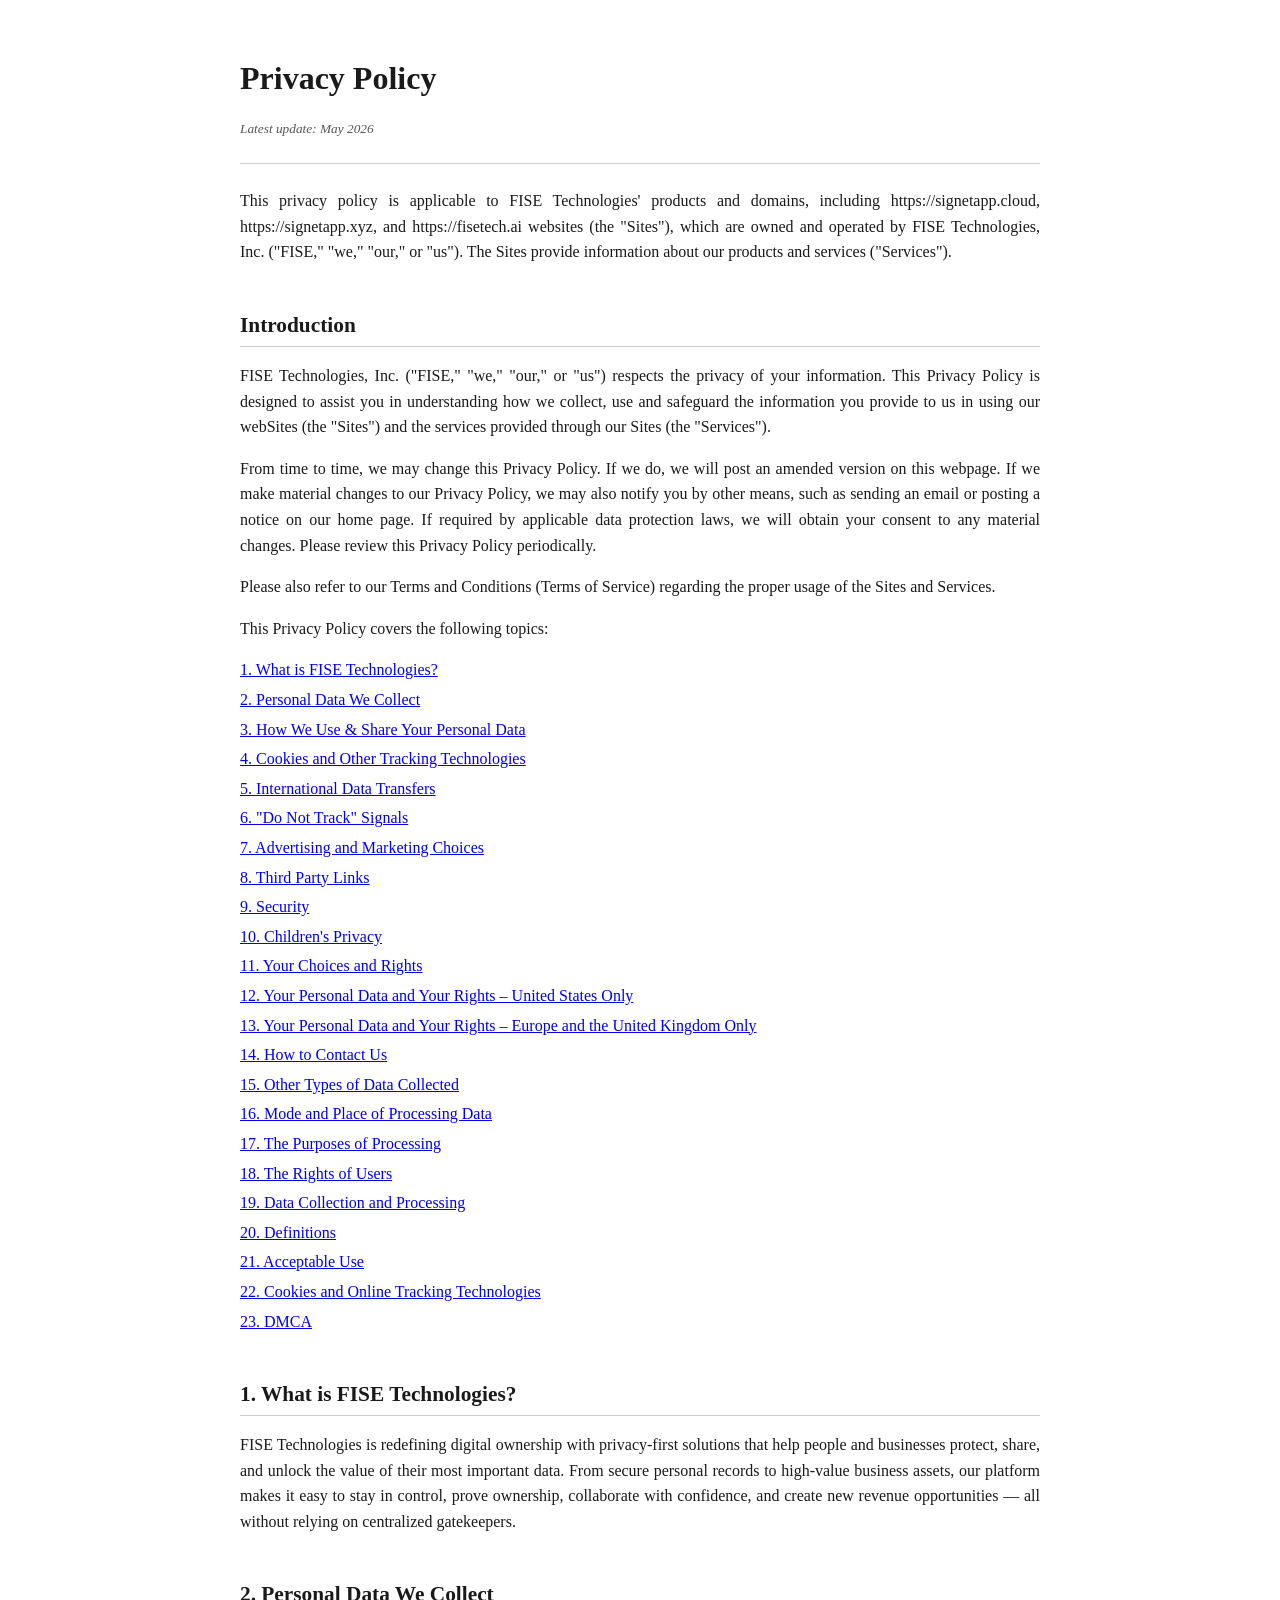
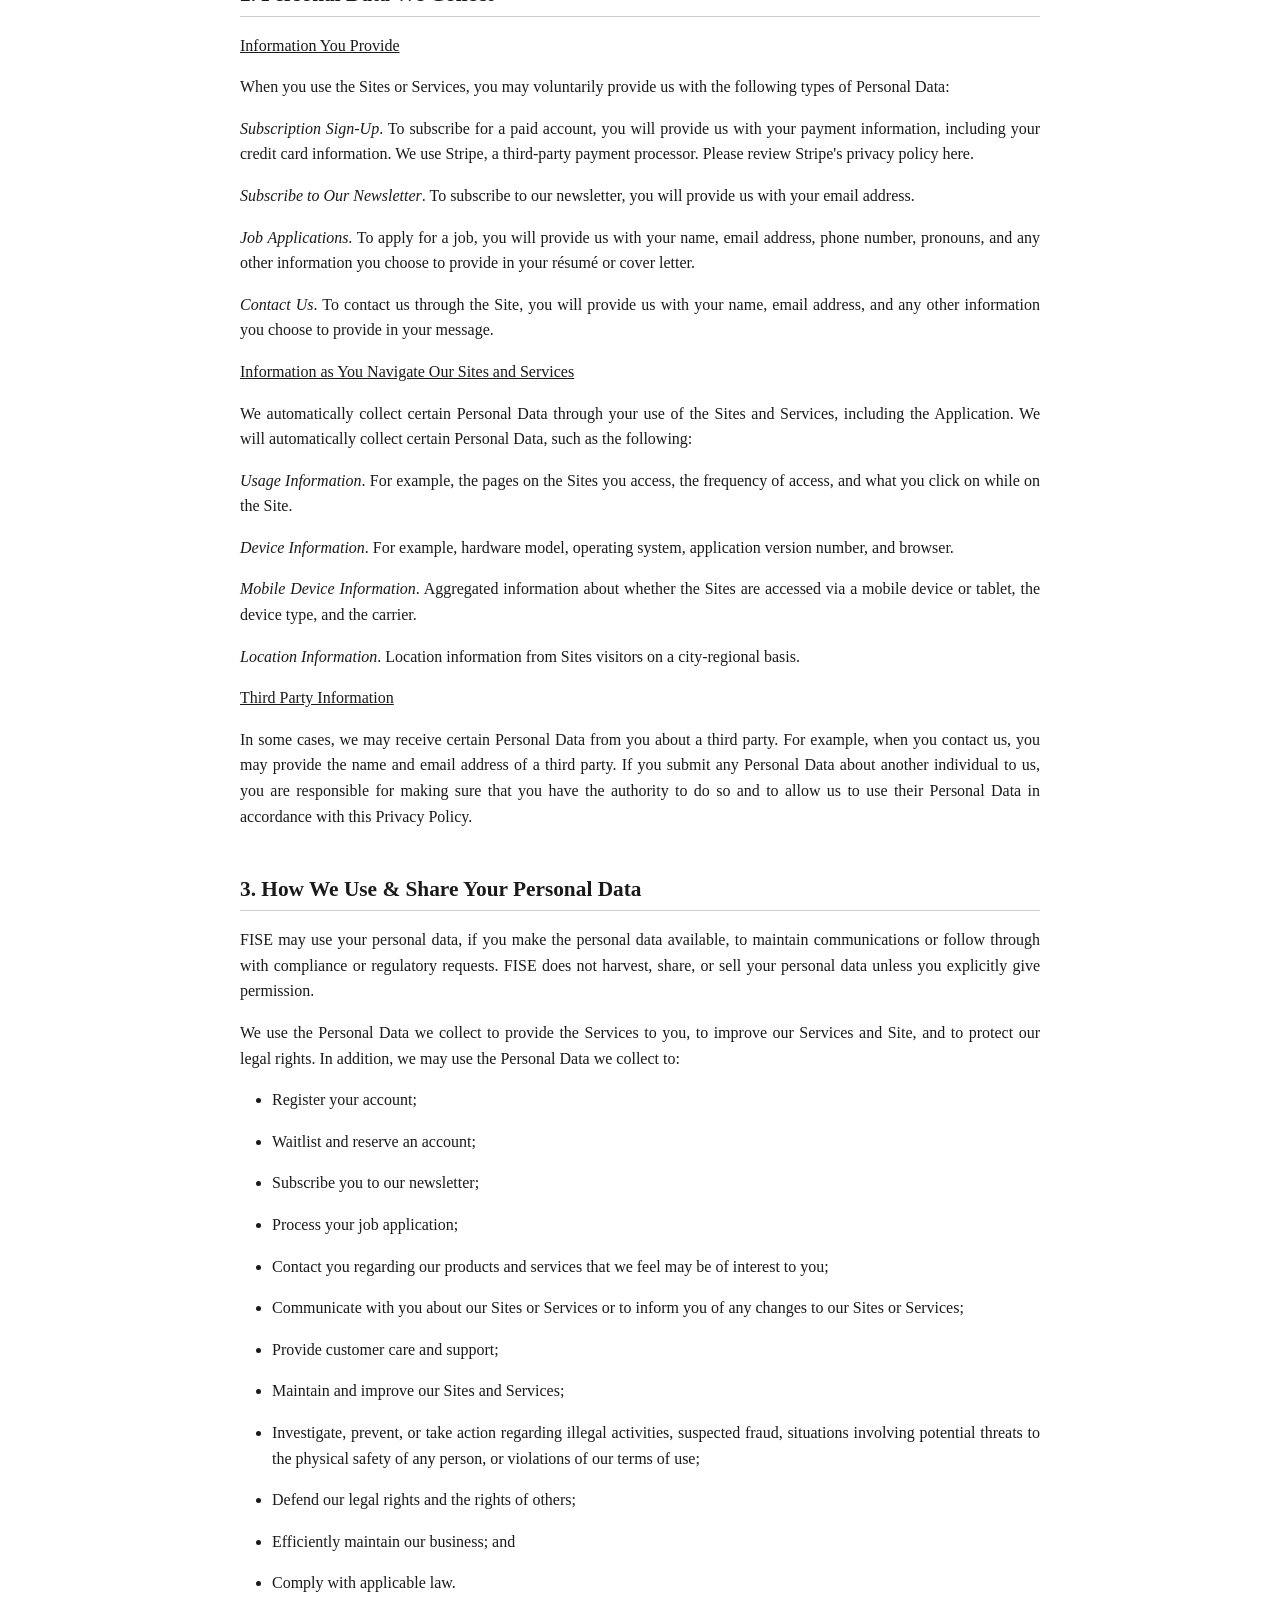
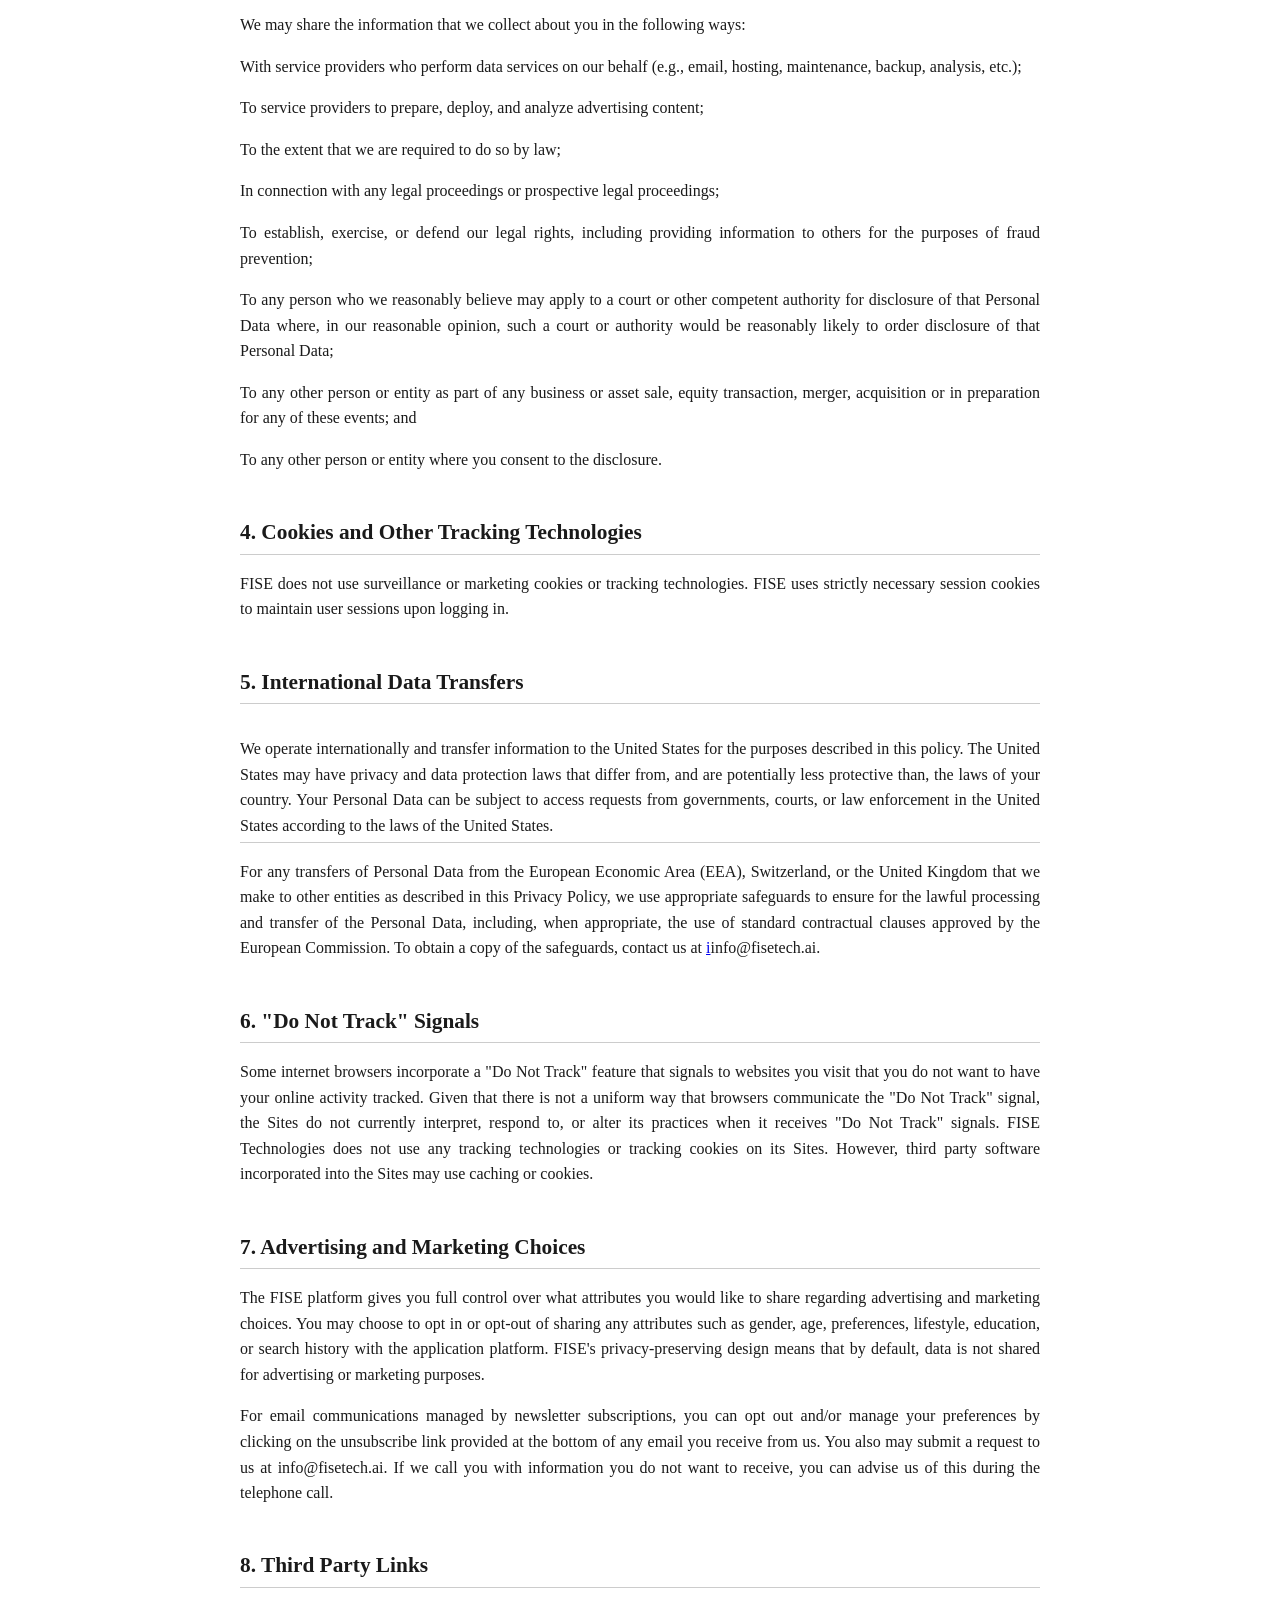
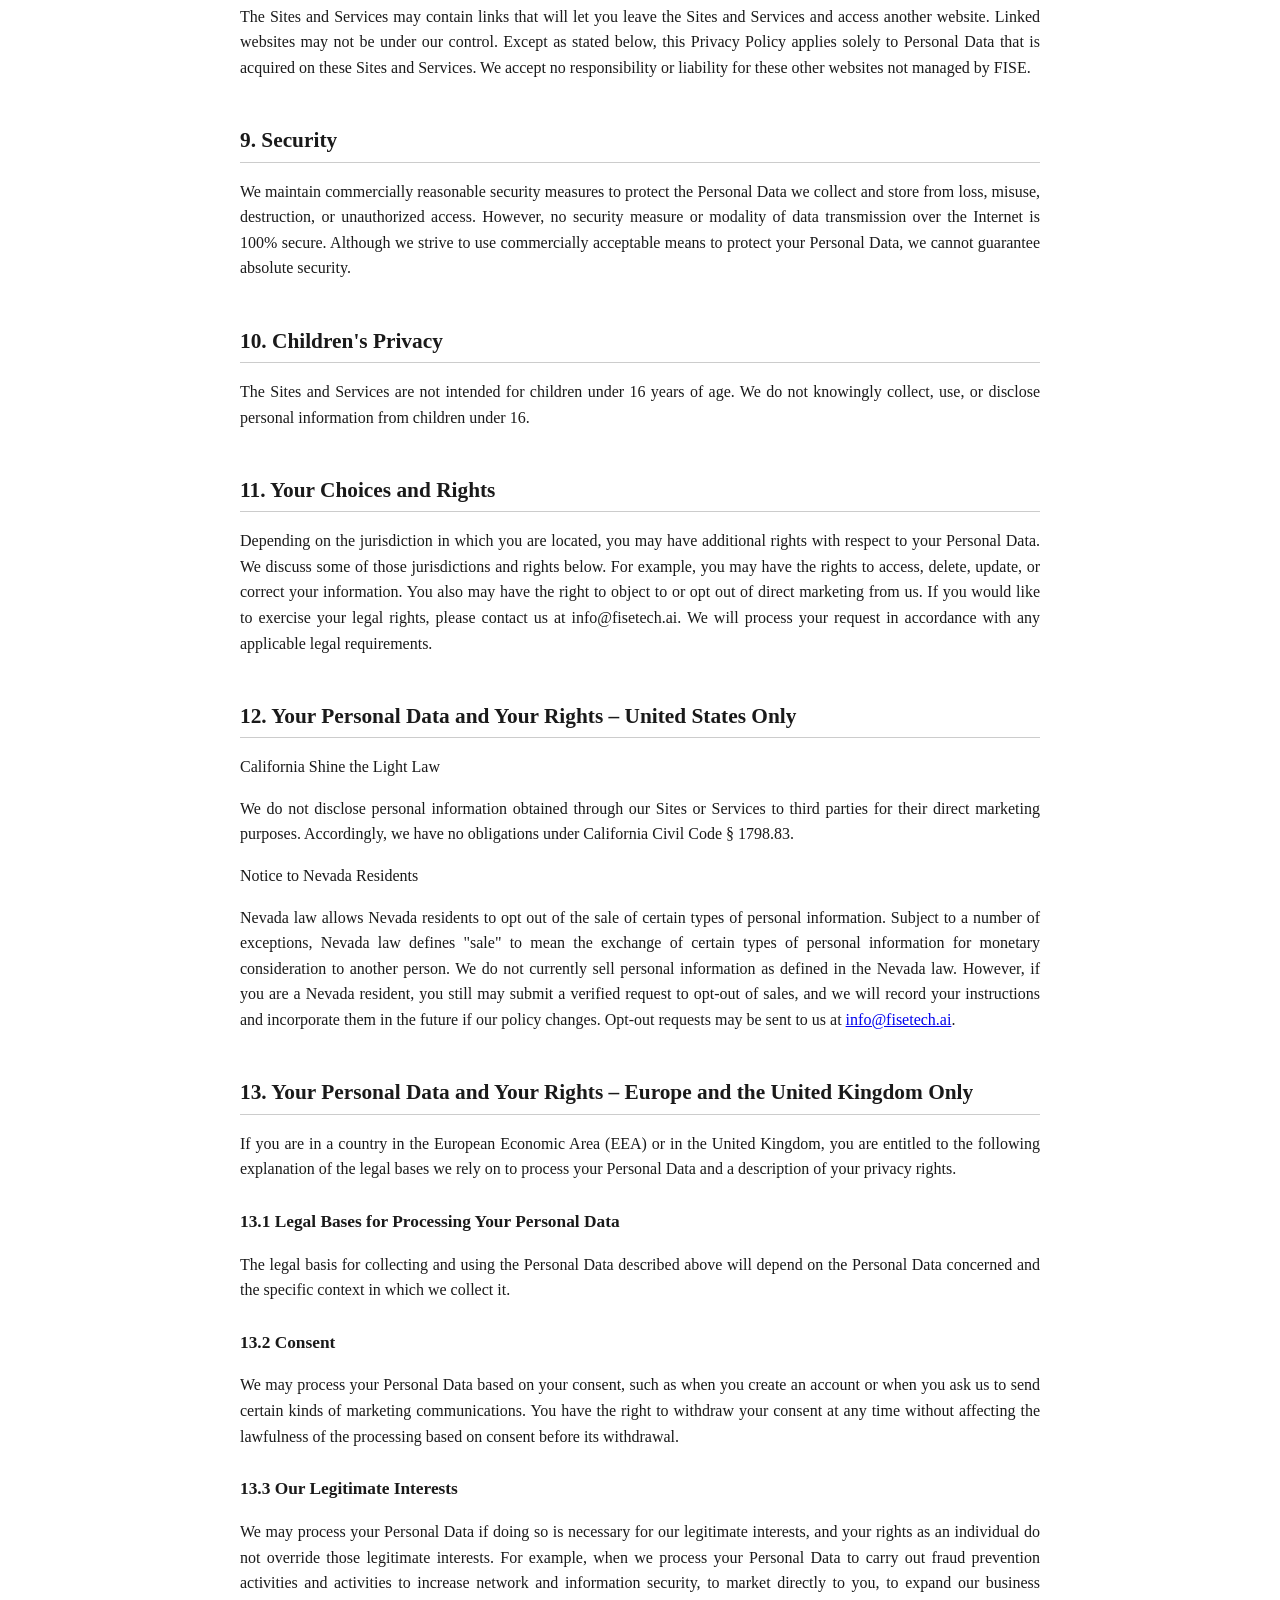
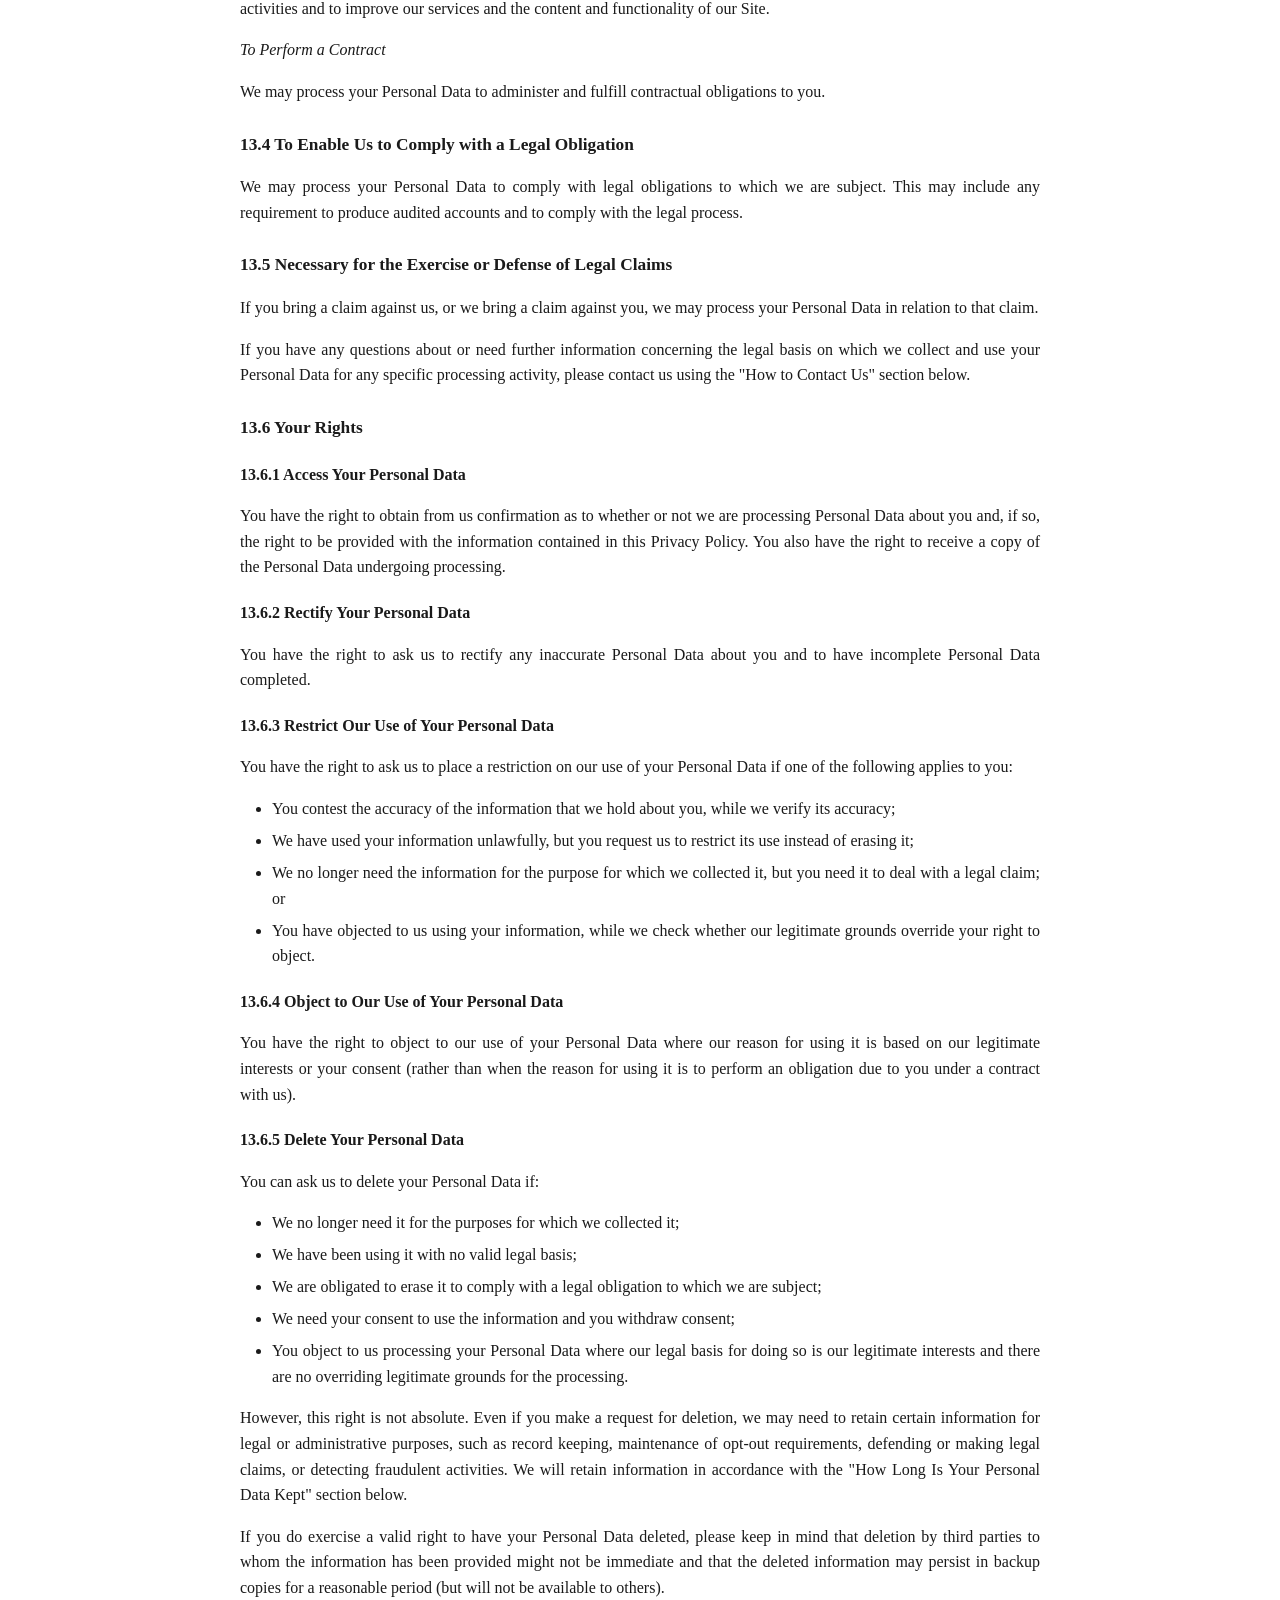
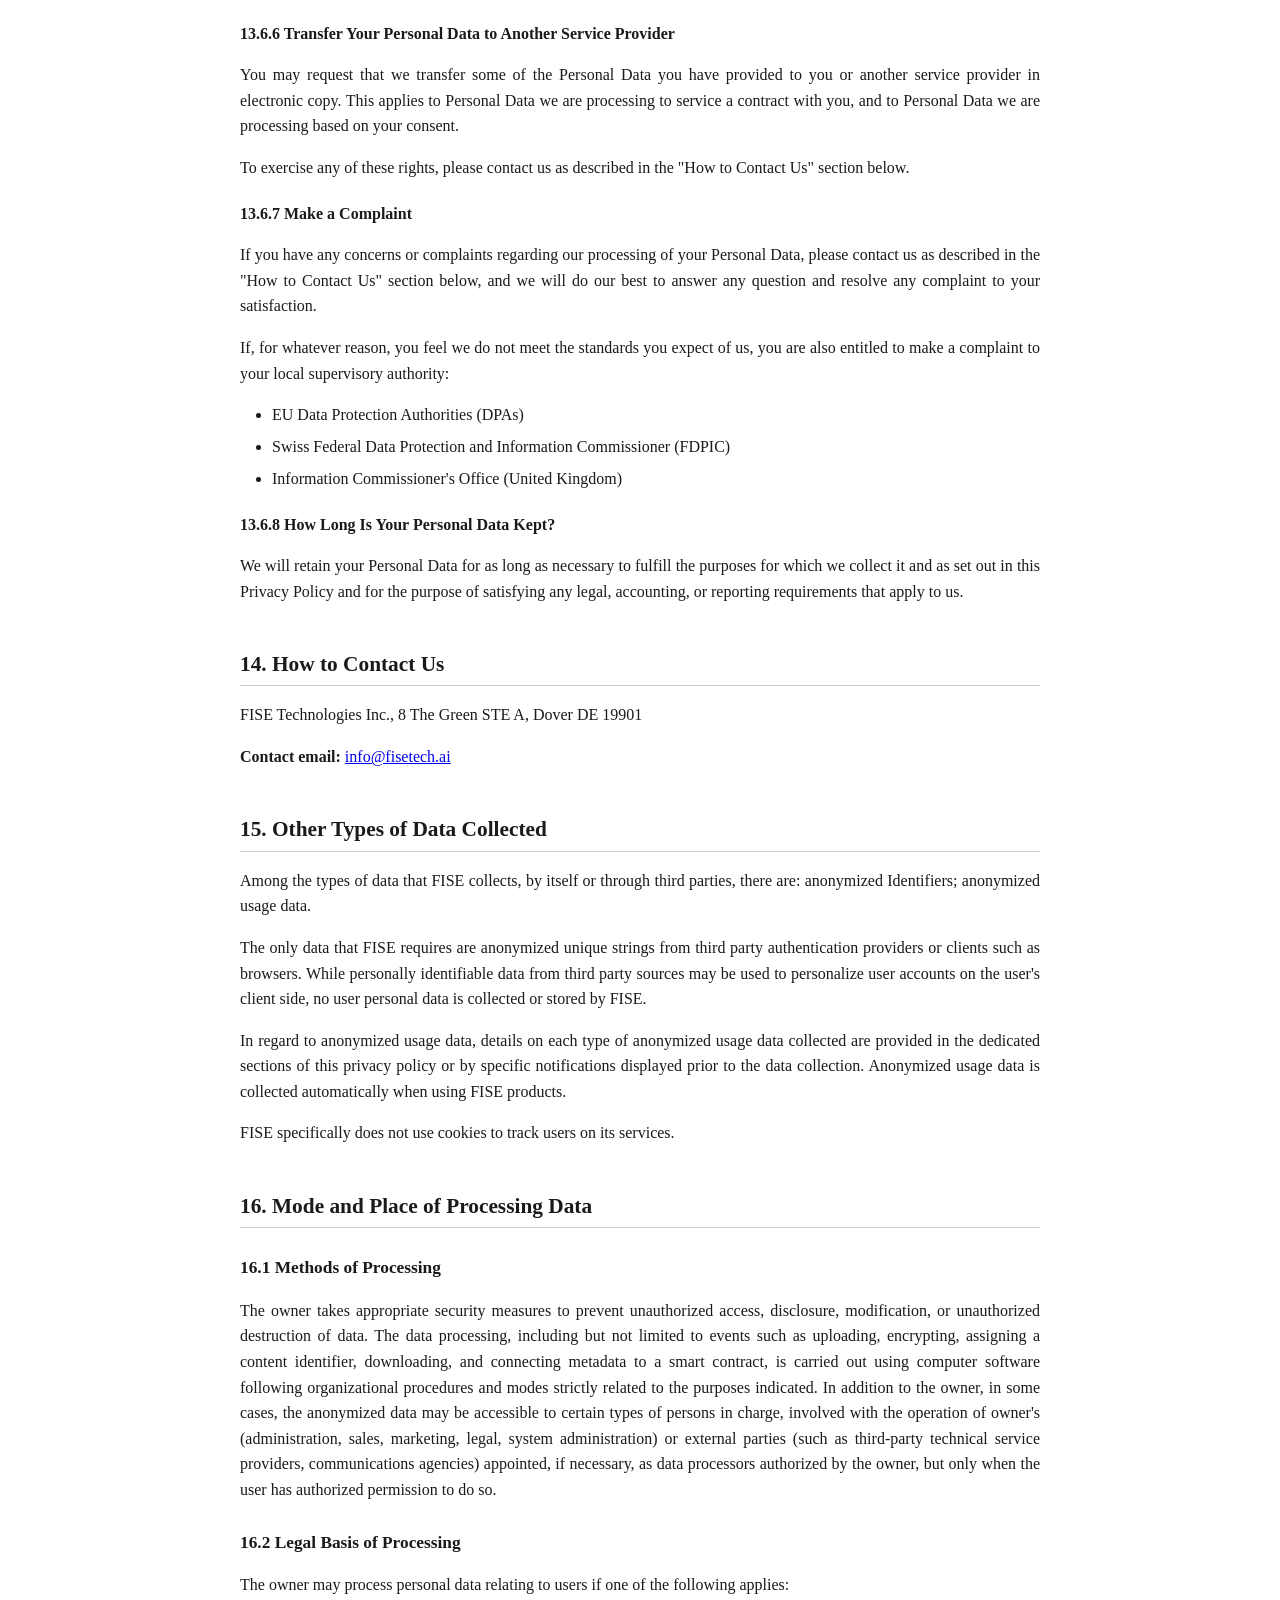
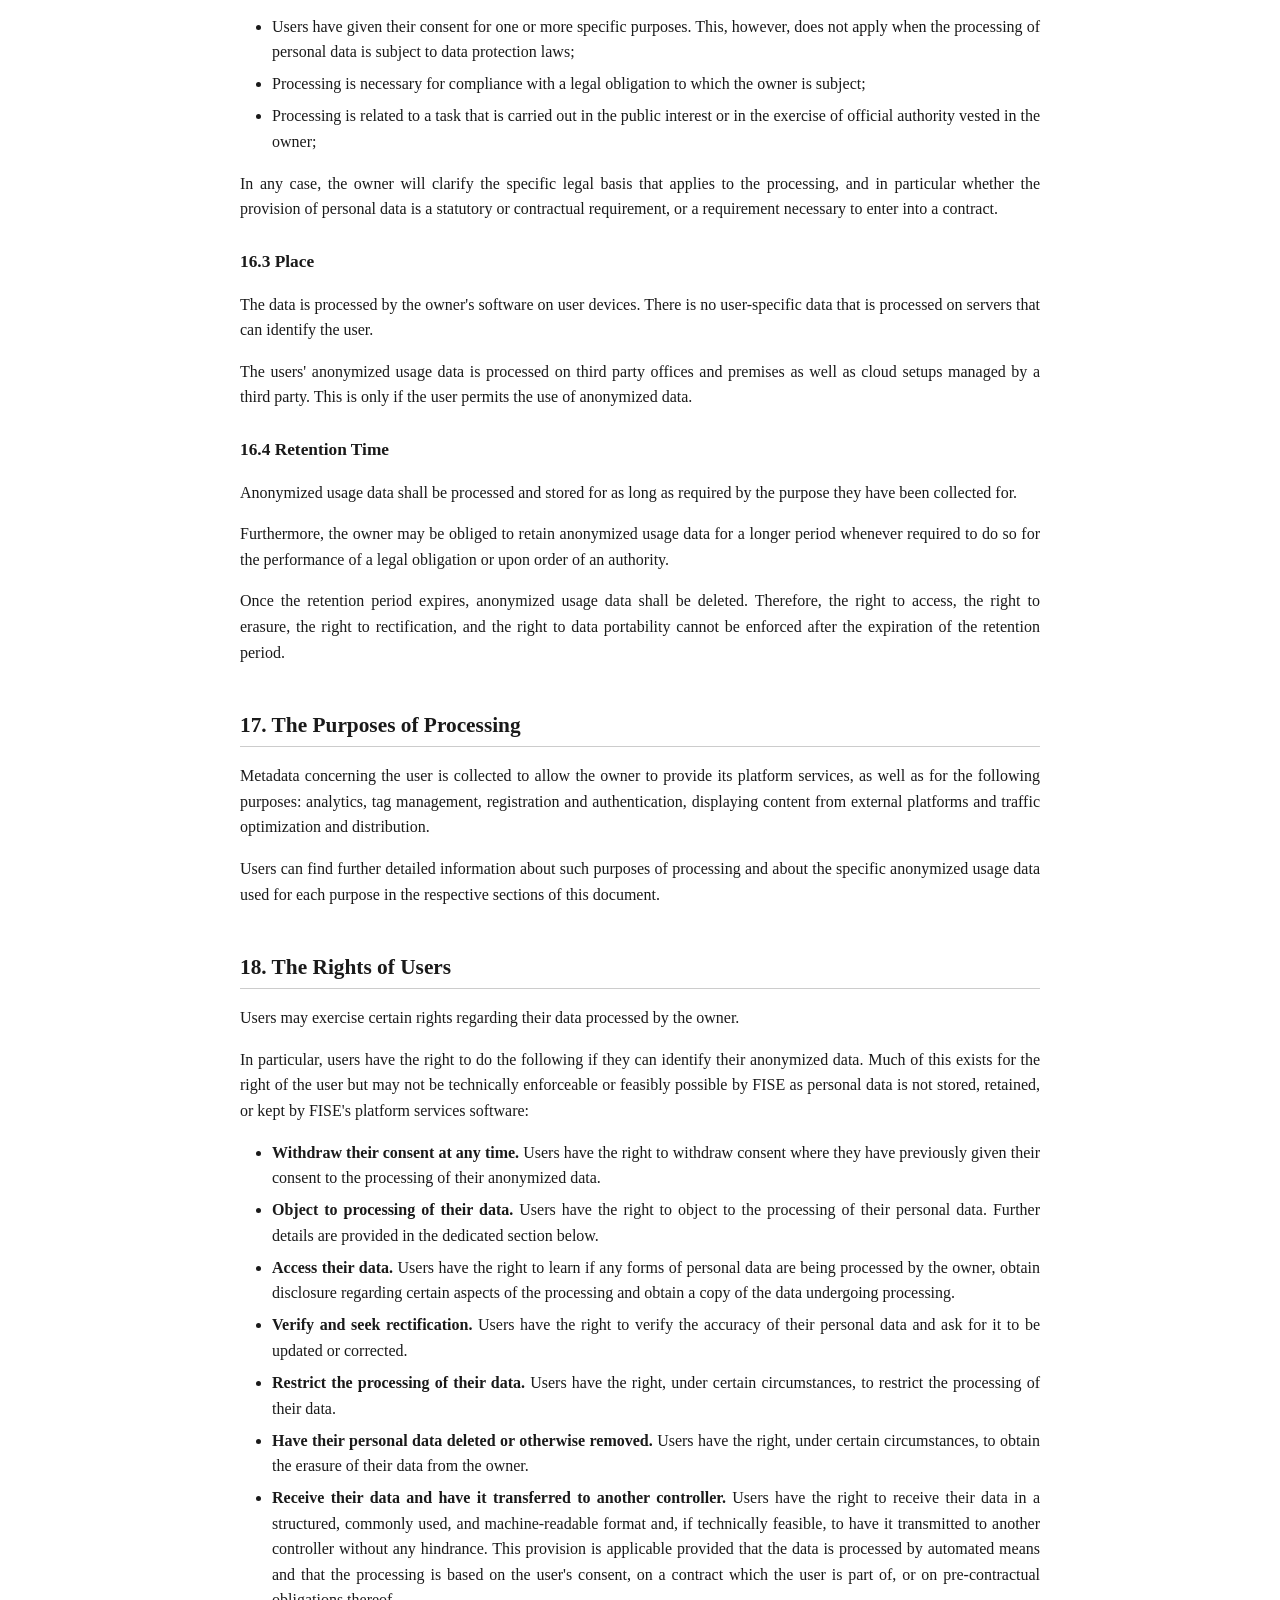
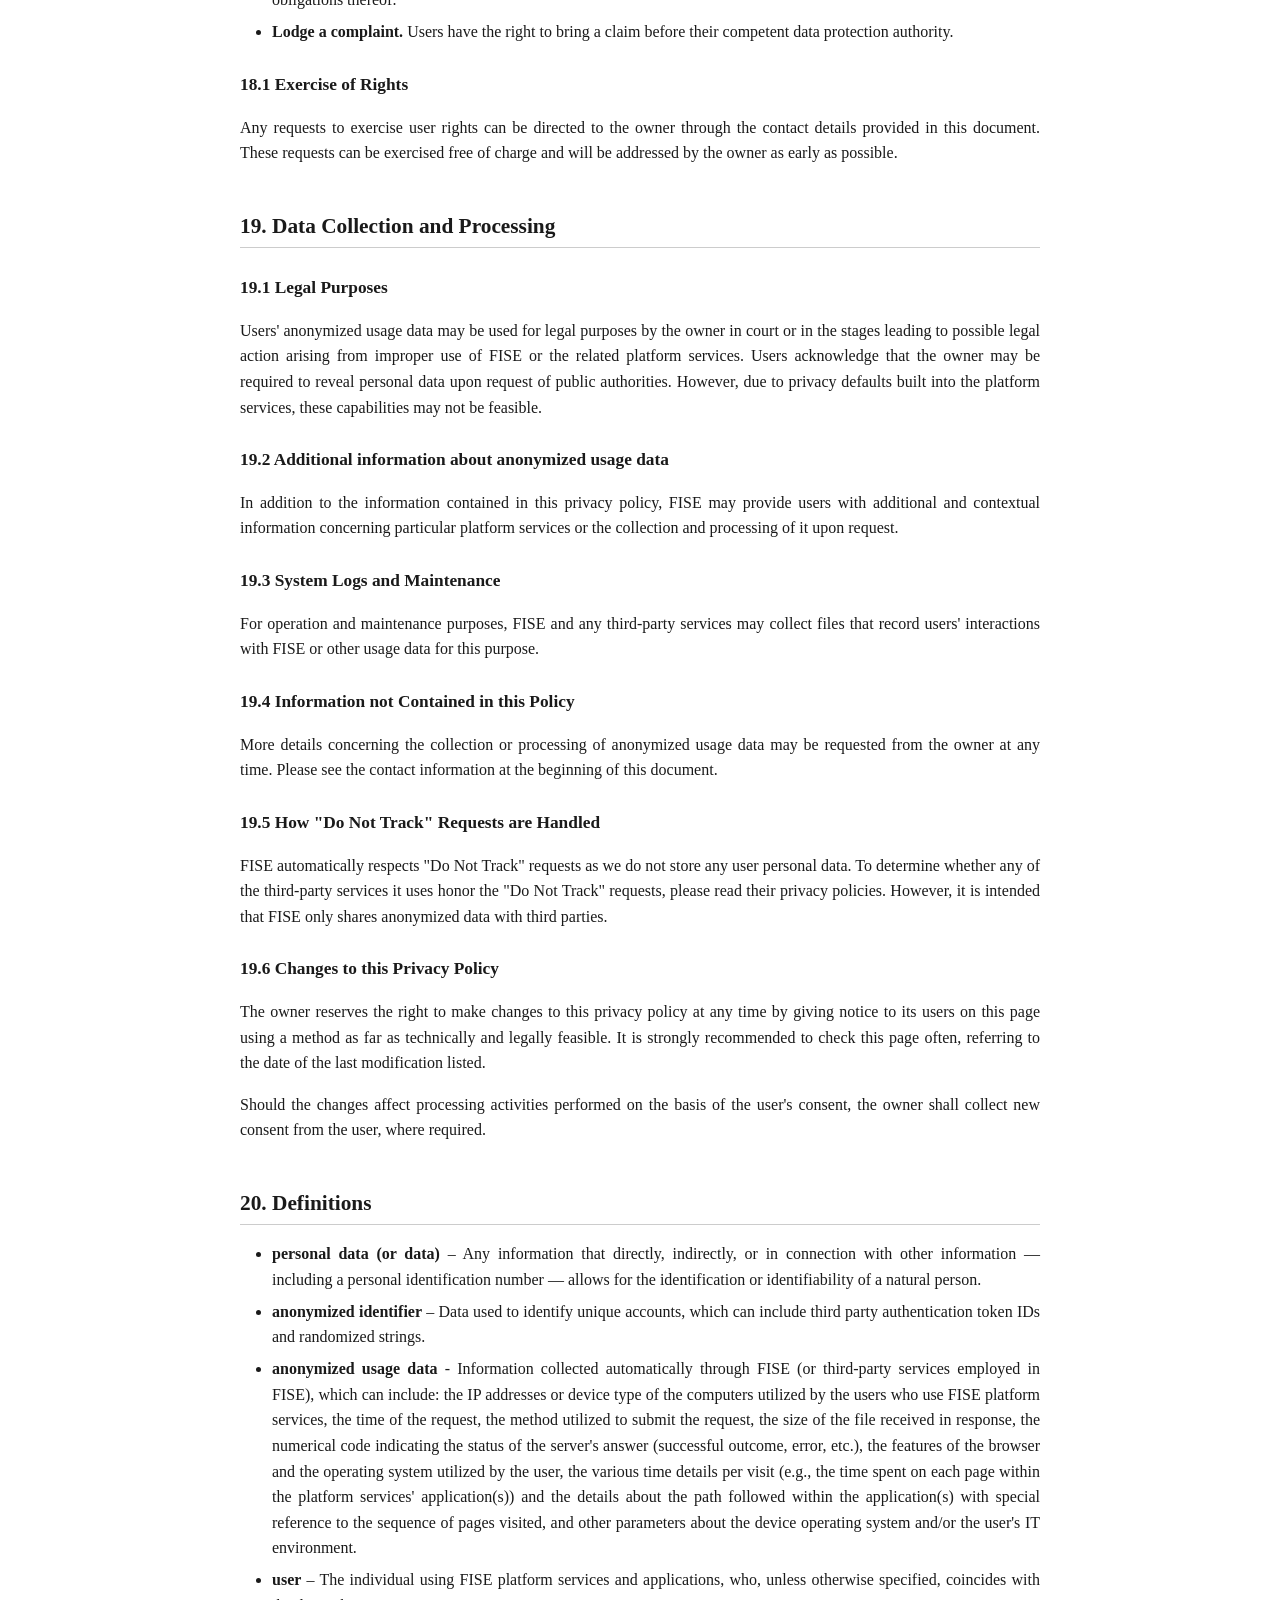
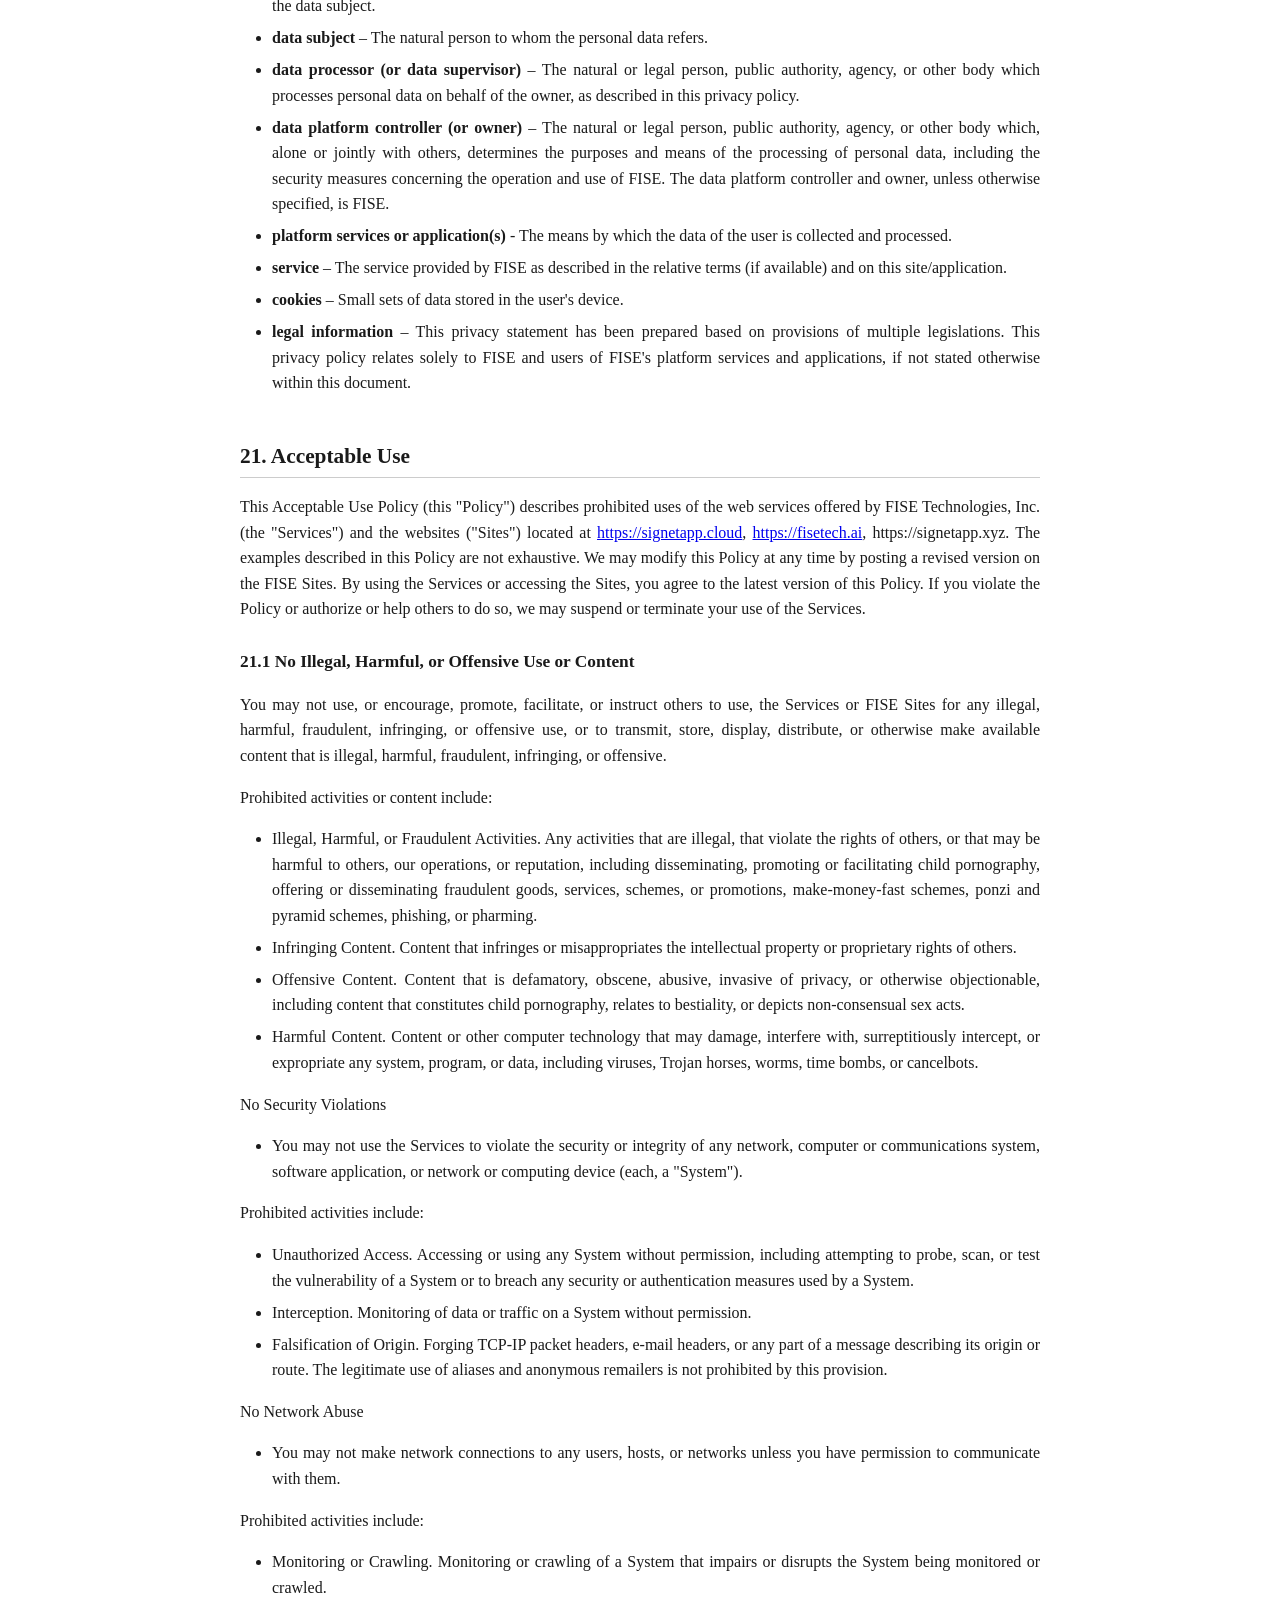
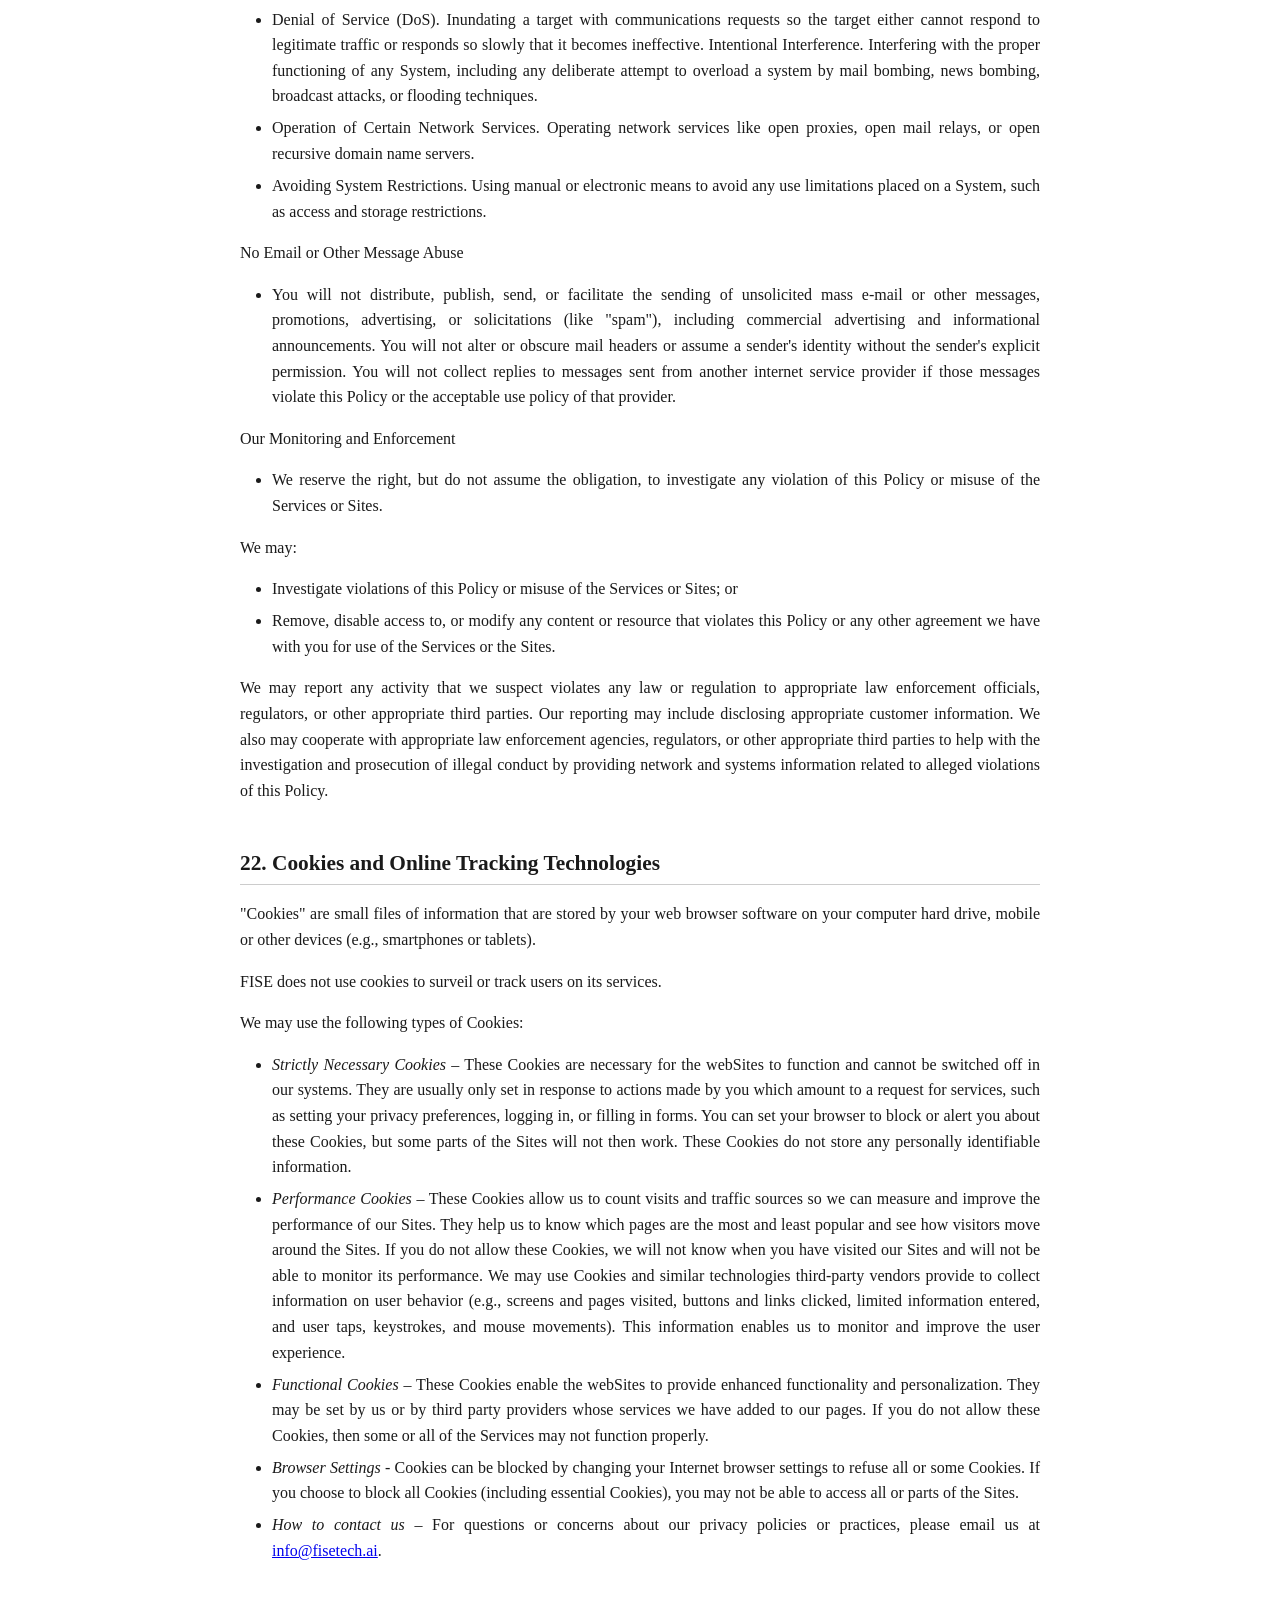
==== privacy-policy-May2026.html @ 31e3281a "new Privacy policy document" ====
<!DOCTYPE html>
<html lang="en">
<head>
    <meta http-equiv="content-type" content="text/html; charset=utf-8"/>
    <title>Privacy Policy</title>
    <style>
        body {
            font-family: Georgia, "Times New Roman", serif;
            font-size: 12pt;
            font-weight: normal;
            line-height: 1.6;
            color: #1a1a1a;
            max-width: 800px;
            margin: 0 auto;
            padding: 2rem 3rem;
            text-align: justify;
        }

        h1 {
            font-size: 24pt;
            font-weight: bold;
            margin-bottom: 0.25em;
        }

        h2 {
            font-size: 16pt;
            font-weight: bold;
            margin-top: 2em;
            margin-bottom: 0.5em;
            padding-bottom: 0.2em;
            border-bottom: 1px solid #ccc;
        }

        h3 {
            font-size: 13pt;
            font-weight: bold;
            margin-top: 1.5em;
            margin-bottom: 0.4em;
        }

        h4 {
            font-size: 12pt;
            font-weight: bold;
            margin-top: 1.25em;
            margin-bottom: 0.4em;
        }

        h2.normal-weight {
            font-weight: normal;
            font-size: 12pt;
        }

        p {
            margin-bottom: 0.75em;
        }

        p.normal-weight {
            font-weight: normal;
        }

        ul {
            padding-left: 2em;
            margin-bottom: 0.75em;
        }

        li {
            margin-bottom: 0.4em;
        }

        ul.toc {
            list-style: none;
            padding-left: 0;
        }

        ul.toc li {
            margin-bottom: 0.25em;
        }

        p.update-date {
            font-style: italic;
            font-size: 10pt;
            color: #555;
            margin-bottom: 1em;
        }

        hr {
            border: none;
            border-top: 1px solid #ccc;
            margin: 1.5em 0;
        }

        @media print {
            body {
                font-size: 10pt;
                padding: 0;
                max-width: none;
                color: #000;
            }

            h2 {
                page-break-after: avoid;
            }

            ul, p {
                page-break-inside: avoid;
            }
        }

    </style>
</head>
<body lang="en-US" dir="ltr"><h1>Privacy Policy</h1>
<p class="update-date">Latest update: May 2026</p>
<hr/>

<p>This privacy policy is applicable to FISE Technologies' products
    and domains, including https://signetapp.cloud,
    https://signetapp.xyz,
    and https://fisetech.ai
    websites (the "Sites"), which
    are owned and operated by FISE Technologies, Inc. ("FISE," "we,"
    "our," or "us"). The Sites provide information about our
    products and services ("Services").
</p>
<h2>Introduction</h2>
<p>FISE Technologies, Inc. ("FISE," "we," "our," or "us")
    respects the privacy of your information. This Privacy Policy is
    designed to assist you in understanding how we collect, use and
    safeguard the information you provide to us in using our webSites
    (the "Sites") and the services provided through our Sites (the
    "Services").
</p>
<p>From time to time, we may change this Privacy Policy. If we do, we
    will post an amended version on this webpage. If we make material
    changes to our Privacy Policy, we may also notify you by other means,
    such as sending an email or posting a notice on our home page. If
    required by applicable data protection laws, we will obtain your
    consent to any material changes. Please review this Privacy Policy
    periodically.
</p>
<p>Please also refer to our Terms and Conditions (Terms of Service)
    regarding the proper usage of the Sites and Services.</p>
<p>This Privacy Policy covers the following topics:</p>
<ul class="toc">
    <li class="block"><a href="#section-1">1. What is FISE Technologies?</a></li>
    <li class="block"><a href="#section-2">2. Personal Data We Collect</a></li>
    <li class="block"><a href="#section-3">3. How We Use &amp; Share Your Personal Data</a></li>
    <li class="block"><a href="#section-4">4. Cookies and Other Tracking Technologies</a></li>
    <li class="block"><a href="#section-5">5. International Data Transfers</a></li>
    <li class="block"><a href="#section-6">6. "Do Not Track" Signals</a></li>
    <li class="block"><a href="#section-7">7. Advertising and Marketing Choices</a></li>
    <li class="block"><a href="#section-8">8. Third Party Links</a></li>
    <li class="block"><a href="#section-9">9. Security</a></li>
    <li class="block"><a href="#section-10">10. Children's Privacy</a></li>
    <li class="block"><a href="#section-11">11. Your Choices and Rights</a></li>
    <li class="block"><a href="#section-12">12. Your Personal Data and Your Rights – United States Only</a></li>
    <li class="block"><a href="#section-13">13. Your Personal Data and Your Rights – Europe and the United Kingdom Only</a></li>
    <li class="block"><a href="#section-14">14. How to Contact Us</a></li>
    <li class="block"><a href="#section-15">15. Other Types of Data Collected</a></li>
    <li class="block"><a href="#section-16">16. Mode and Place of Processing Data</a></li>
    <li class="block"><a href="#section-17">17. The Purposes of Processing</a></li>
    <li class="block"><a href="#section-18">18. The Rights of Users</a></li>
    <li class="block"><a href="#section-19">19. Data Collection and Processing</a></li>
    <li class="block"><a href="#section-20">20. Definitions</a></li>
    <li class="block"><a href="#section-21">21. Acceptable Use</a></li>
    <li class="block"><a href="#section-22">22. Cookies and Online Tracking Technologies</a></li>
    <li class="block"><a href="#section-23">23. DMCA</a></li>
</ul>
<h2 id="section-1">1. What is FISE Technologies?</h2>
<p>FISE Technologies is redefining digital ownership with privacy-first solutions that help people and businesses
    protect, share, and unlock the value of their
    most important data. From secure personal records to high-value
    business assets, our platform makes it easy to stay in control, prove
    ownership, collaborate with confidence, and create new revenue
    opportunities — all without relying on centralized gatekeepers.</p>
<h2 id="section-2">2. Personal Data We Collect</h2>
<p><u>Information You Provide</u></p>
<p>When you use the Sites or
    Services, you may voluntarily provide us with the following types of
    Personal Data:</p>
<p><i>Subscription Sign-Up</i>.
    To subscribe for a paid account, you will provide us with your
    payment information, including your credit card information. We use
    Stripe, a third-party payment processor. Please review Stripe's
    privacy policy here.</p>
<p><i>Subscribe to Our
    Newsletter</i>. To subscribe to our newsletter, you will provide us
    with your email address.
</p>
<p><i>Job Applications</i>. To
    apply for a job, you will provide us with your name, email address,
    phone number, pronouns, and any other information you choose to
    provide in your résumé or cover letter.
</p>
<p><i>Contact Us</i>. To
    contact us through the Site, you will provide us with your name,
    email address, and any other information you choose to provide in
    your message.
</p>
<p><u>Information as You
    Navigate Our Sites and Services</u></p>
<p>We automatically collect
    certain Personal Data through your use of the Sites and Services,
    including the Application. We will automatically collect certain
    Personal Data, such as the following:
</p>
<p><i>Usage Information</i>.
    For example, the pages on the Sites you access, the frequency of
    access, and what you click on while on the Site.</p>
<p><i>Device Information</i>.
    For example, hardware model, operating system, application version
    number, and browser.</p>
<p><i>Mobile Device
    Information</i>. Aggregated information about whether the Sites are
    accessed via a mobile device or tablet, the device type, and the
    carrier.</p>
<p><i>Location Information</i>.
    Location information from Sites visitors on a city-regional basis.</p>
<p><u>Third Party Information</u>
</p>
<p>In some cases, we may
    receive certain Personal Data from you about a third party. For
    example, when you contact us, you may provide the name and email
    address of a third party. If you submit any Personal Data about
    another individual to us, you are responsible for making sure that
    you have the authority to do so and to allow us to use their Personal
    Data in accordance with this Privacy Policy.
</p>
<h2 id="section-3">3. How We Use &amp; Share Your Personal Data</h2>
<p>FISE may use your personal data, if you make the personal data
    available, to maintain communications or follow through with
    compliance or regulatory requests. FISE does not harvest, share, or
    sell your personal data unless you explicitly give permission.
</p>
<p>We use the Personal Data we collect to provide the Services to
    you, to improve our Services and Site, and to protect our legal
    rights. In addition, we may use the Personal Data we collect to:</p>
<ul>
    <li><p>Register your account;
    </p></li>
    <li><p>Waitlist and reserve an account;</p></li>
    <li><p>Subscribe you to our newsletter;
    </p></li>
    <li><p>Process your job application;</p></li>
    <li><p>Contact you regarding our products and services that we feel
        may be of interest to you;</p></li>
    <li><p>Communicate with you about our Sites or Services or to inform
        you of any changes to our Sites or Services;</p></li>
    <li><p>Provide customer care and support;</p></li>
    <li><p>Maintain and improve our Sites and Services;</p></li>
    <li><p>Investigate, prevent, or take action regarding illegal
        activities, suspected fraud, situations involving potential threats
        to the physical safety of any person, or violations of our terms of
        use;</p></li>
    <li><p>Defend our legal rights and the rights of others;
    </p></li>
    <li><p>Efficiently maintain our business; and
    </p></li>
    <li><p>Comply with applicable law.</p></li>
</ul>
<p>We may share the information that we collect about you in the
    following ways:</p>
<p>With service providers who perform data services on our behalf
    (e.g., email, hosting, maintenance, backup, analysis, etc.);</p>
<p>To service providers to prepare, deploy, and analyze advertising
    content;</p>
<p>To the extent that we are required to do so by law;</p>
<p>In connection with any legal proceedings or prospective legal
    proceedings;</p>
<p>To establish, exercise, or defend our legal rights, including
    providing information to others for the purposes of fraud prevention;</p>
<p>To any person who we reasonably believe may apply to a court or
    other competent authority for disclosure of that Personal Data where,
    in our reasonable opinion, such a court or authority would be
    reasonably likely to order disclosure of that Personal Data;</p>
<p>To any other person or entity as part of any business or asset
    sale, equity transaction, merger, acquisition or in preparation for
    any of these events; and</p>
<p>To any other person or entity where you consent to the disclosure.</p>
<h2 id="section-4">4. Cookies and Other Tracking Technologies</h2>
<p>FISE does not use surveillance or marketing cookies or tracking
    technologies. FISE uses strictly necessary session cookies to
    maintain user sessions upon logging in.
</p>
<h2 id="section-5">5. International Data Transfers</h2>
<h2 class="normal-weight">We
    operate internationally and transfer information to the United States
    for the purposes described in this policy. The United States may have
    privacy and data protection laws that differ from, and are
    potentially less protective than, the laws of your country. Your
    Personal Data can be subject to access requests from governments,
    courts, or law enforcement in the United States according to the laws
    of the United States.
</h2>
<p>For
    any transfers of Personal Data from the European Economic Area (EEA),
    Switzerland, or the United Kingdom that we make to other entities as
    described in this Privacy Policy, we use appropriate safeguards to
    ensure for the lawful processing and transfer of the Personal Data,
    including, when appropriate, the use of standard contractual clauses
    approved by the European Commission. To obtain a copy of the
    safeguards, contact us at <a href="mailto:info@fisetech.ai">i</a>info@fisetech.ai.</p>
<h2 id="section-6">6. "Do Not Track" Signals</h2>
<p>Some
    internet browsers incorporate a "Do Not Track" feature that
    signals to websites you visit that you do not want to have your
    online activity tracked. Given that there is not a uniform way that
    browsers communicate the "Do Not Track" signal, the Sites do not
    currently interpret, respond to, or alter its practices when it
    receives "Do Not Track" signals. FISE Technologies does not use
    any tracking technologies or tracking cookies on its Sites. However,
    third party software incorporated into the Sites may use caching or
    cookies.
</p>
<h2 id="section-7">7. Advertising and Marketing Choices</h2>
<p>The
    FISE platform gives you full control over what attributes you would
    like to share regarding advertising and marketing choices. You may
    choose to opt in or opt-out of sharing any attributes such as gender,
    age, preferences, lifestyle, education, or search history with the
    application platform. FISE's privacy-preserving design means that
    by default, data is not shared for advertising or marketing purposes.</p>
<p>For
    email communications managed by newsletter subscriptions, you can
    opt out and/or manage your preferences by clicking on the unsubscribe
    link provided at the bottom of any email you receive from us. You
    also may submit a request to us at info@fisetech.ai. If we call you
    with information you do not want to receive, you can advise us of
    this during the telephone call.</p>
<h2 id="section-8">8. Third Party Links</h2>
<p>The
    Sites and Services may contain links that will let you leave the
    Sites and Services and access another website. Linked websites may
    not be under our control. Except as stated below, this Privacy Policy
    applies solely to Personal Data that is acquired on these Sites and
    Services. We accept no responsibility or liability for these other
    websites not managed by FISE.</p>
<h2 id="section-9">9. Security</h2>
<p>We
    maintain commercially reasonable security measures to protect the
    Personal Data we collect and store from loss, misuse, destruction, or
    unauthorized access. However, no security measure or modality of data
    transmission over the Internet is 100% secure. Although we strive to
    use commercially acceptable means to protect your Personal Data, we
    cannot guarantee absolute security.</p>
<h2 id="section-10">10. Children's Privacy</h2>
<p>The
    Sites and Services are not intended for children under 16 years of
    age. We do not knowingly collect, use, or disclose personal
    information from children under 16.</p>
<h2 id="section-11">11. Your Choices and Rights</h2>
<p>Depending
    on the jurisdiction in which you are located, you may have additional
    rights with respect to your Personal Data. We discuss some of those
    jurisdictions and rights below. For example, you may have the rights
    to access, delete, update, or correct your information. You also may
    have the right to object to or opt out of direct marketing from us.
    If you would like to exercise your legal rights, please contact us at
    info@fisetech.ai. We will process your request in accordance with any
    applicable legal requirements.</p>
<h2 id="section-12">12. Your Personal Data and Your Rights – United States Only</h2>
<p>California Shine the Light
    Law</p>
<p>We do not disclose personal
    information obtained through our Sites or Services to third parties
    for their direct marketing purposes. Accordingly, we have no
    obligations under California Civil Code § 1798.83.</p>
<p>Notice to Nevada Residents</p>
<p>Nevada law allows Nevada
    residents to opt out of the sale of certain types of personal
    information. Subject to a number of exceptions, Nevada law defines
    "sale" to mean the exchange of certain types of personal
    information for monetary consideration to another person. We do not
    currently sell personal information as defined in the Nevada law.
    However, if you are a Nevada resident, you still may submit a
    verified request to opt-out of sales, and we will record your
    instructions and incorporate them in the future if our policy
    changes. Opt-out requests may be sent to us at <a href="mailto:info@fisetech.ai">info@fisetech.ai</a>.</p>
<h2 id="section-13">13. Your Personal Data and Your Rights – Europe and the United Kingdom Only</h2>
<p>If you are in a country in
    the European Economic Area (EEA) or in the United Kingdom, you are
    entitled to the following explanation of the legal bases we rely on
    to process your Personal Data and a description of your privacy
    rights.</p>
<h3>13.1 Legal Bases for Processing Your Personal Data</h3>
<p>The legal basis for
    collecting and using the Personal Data described above will depend on
    the Personal Data concerned and the specific context in which we
    collect it.</p>
<h3>13.2 Consent</h3>
<p>We may process your
    Personal Data based on your consent, such as when you create an
    account or when you ask us to send certain kinds of marketing
    communications. You have the right to withdraw your consent at any
    time without affecting the lawfulness of the processing based on
    consent before its withdrawal.</p>
<h3>13.3 Our Legitimate Interests</h3>
<p>We may process your
    Personal Data if doing so is necessary for our legitimate interests,
    and your rights as an individual do not override those legitimate
    interests. For example, when we process your Personal Data to carry
    out fraud prevention activities and activities to increase network
    and information security, to market directly to you, to expand our
    business activities and to improve our services and the content and
    functionality of our Site.</p>
<p><i>To Perform a Contract</i></p>
<p>We may process your
    Personal Data to administer and fulfill contractual obligations to
    you.</p>
<h3>13.4 To Enable Us to Comply with a Legal Obligation</h3>
<p>We may process your
    Personal Data to comply with legal obligations to which we are
    subject. This may include any requirement to produce audited accounts
    and to comply with the legal process.</p>
<h3>13.5 Necessary for the Exercise or Defense of Legal Claims</h3>
<p>If you bring a claim
    against us, or we bring a claim against you, we may process your
    Personal Data in relation to that claim.</p>
<p>If you have any questions
    about or need further information concerning the legal basis on which
    we collect and use your Personal Data for any specific processing
    activity, please contact us using the "How to Contact Us" section
    below.</p>
<h3>13.6 Your Rights</h3>
<h4>13.6.1 Access Your Personal Data</h4>
<p>You have the right to
    obtain from us confirmation as to whether or not we are processing
    Personal Data about you and, if so, the right to be provided with the
    information contained in this Privacy Policy. You also have the right
    to receive a copy of the Personal Data undergoing processing.</p>
<h4>13.6.2 Rectify Your Personal Data</h4>
<p>You have the right to ask
    us to rectify any inaccurate Personal Data about you and to have
    incomplete Personal Data completed.</p>
<h4>13.6.3 Restrict Our Use of Your Personal Data</h4>
<p>You have the right to ask
    us to place a restriction on our use of your Personal Data if one of
    the following applies to you:</p>
<ul>
    <li>You contest the accuracy of the information that we hold about you, while we verify its accuracy;</li>
    <li>We have used your information unlawfully, but you request us to restrict its use instead of erasing it;</li>
    <li>We no longer need the information for the purpose for which we collected it, but you need it to deal with a legal claim; or</li>
    <li>You have objected to us using your information, while we check whether our legitimate grounds override your right to object.</li>
</ul>
<h4>13.6.4 Object to Our Use of Your Personal Data</h4>
<p>You have the right to
    object to our use of your Personal Data where our reason for using it
    is based on our legitimate interests or your consent (rather than
    when the reason for using it is to perform an obligation due to you
    under a contract with us).</p>
<h4>13.6.5 Delete Your Personal Data</h4>
<p>You can ask us to delete your Personal Data if:</p>
<ul>
    <li>We no longer need it for the purposes for which we collected it;</li>
    <li>We have been using it with no valid legal basis;</li>
    <li>We are obligated to erase it to comply with a legal obligation to which we are subject;</li>
    <li>We need your consent to use the information and you withdraw consent;</li>
    <li>You object to us processing your Personal Data where our legal basis for doing so is our legitimate interests and there are no overriding legitimate grounds for the processing.</li>
</ul>
<p>However, this right is not
    absolute. Even if you make a request for deletion, we may need to
    retain certain information for legal or administrative purposes, such
    as record keeping, maintenance of opt-out requirements, defending or
    making legal claims, or detecting fraudulent activities. We will
    retain information in accordance with the "How Long Is Your
    Personal Data Kept" section below.</p>
<p>If you do exercise a valid
    right to have your Personal Data deleted, please keep in mind that
    deletion by third parties to whom the information has been provided
    might not be immediate and that the deleted information may persist
    in backup copies for a reasonable period (but will not be available
    to others).</p>
<h4>13.6.6 Transfer Your Personal Data to Another Service Provider</h4>
<p>You may request that we
    transfer some of the Personal Data you have provided to you or
    another service provider in electronic copy. This applies to Personal
    Data we are processing to service a contract with you, and to Personal
    Data we are processing based on your consent.</p>
<p>To exercise any of these
    rights, please contact us as described in the "How to Contact Us"
    section below.</p>
<h4>13.6.7 Make a Complaint</h4>
<p>If you have any concerns or
    complaints regarding our processing of your Personal Data, please
    contact us as described in the "How to Contact Us" section below,
    and we will do our best to answer any question and resolve any
    complaint to your satisfaction.</p>
<p>If, for whatever reason,
    you feel we do not meet the standards you expect of us, you are also
    entitled to make a complaint to your local supervisory authority:</p>
<ul>
    <li>EU Data Protection Authorities (DPAs)</li>
    <li>Swiss Federal Data Protection and Information Commissioner (FDPIC)</li>
    <li>Information Commissioner's Office (United Kingdom)</li>
</ul>
<h4>13.6.8 How Long Is Your Personal Data Kept?</h4>
<p>We will retain your Personal Data for as long as necessary to
    fulfill the purposes for which we collect it and as set out in this
    Privacy Policy and for the purpose of satisfying any legal,
    accounting, or reporting requirements that apply to us.</p>
<h2 id="section-14">14. How to Contact Us</h2>
<p>FISE Technologies Inc., 8 The Green STE A, Dover DE 19901</p>
<p><strong>Contact email:</strong> <a href="mailto:info@fisetech.ai">info@fisetech.ai</a></p>
<h2 id="section-15">15. Other Types of Data Collected</h2>
<p>Among the types of data that FISE collects, by itself or through
    third parties, there are: anonymized Identifiers; anonymized usage
    data.</p>
<p>The only data that FISE requires are anonymized unique strings
    from third party authentication providers or clients such as
    browsers. While personally identifiable data from third party sources
    may be used to personalize user accounts on the user's client side,
    no user personal data is collected or stored by FISE.</p>
<p>In regard to anonymized usage data, details on each type of
    anonymized usage data collected are provided in the dedicated
    sections of this privacy policy or by specific notifications
    displayed prior to the data collection. Anonymized usage data is
    collected automatically when using FISE products.</p>
<p>FISE specifically does not use cookies to track users on its services.</p>
<h2 id="section-16">16. Mode and Place of Processing Data</h2>
<h3>16.1 Methods of Processing</h3>
<p>The owner takes appropriate security measures to prevent
    unauthorized access, disclosure, modification, or unauthorized
    destruction of data. The data processing, including but not limited
    to events such as uploading, encrypting, assigning a content
    identifier, downloading, and connecting metadata to a smart contract,
    is carried out using computer software following organizational
    procedures and modes strictly related to the purposes indicated. In
    addition to the owner, in some cases, the anonymized data may be
    accessible to certain types of persons in charge, involved with the
    operation of owner's (administration, sales, marketing, legal, system
    administration) or external parties (such as third-party technical
    service providers, communications agencies) appointed, if necessary,
    as data processors authorized by the owner, but only when the user
    has authorized permission to do so.</p>
<h3>16.2 Legal Basis of Processing</h3>
<p>The owner may process personal data relating to users if one of the following applies:</p>
<ul>
    <li>Users have given their consent for
        one or more specific purposes. This, however, does not apply when
        the processing of personal data is subject to data protection laws;
    </li>
    <li>Processing is necessary for
        compliance with a legal obligation to which the owner is subject;
    </li>
    <li>Processing is related to a task that is carried out in the
        public interest or in the exercise of official authority vested in
        the owner;
    </li>
</ul>
<p>In any case, the owner will clarify the specific legal basis that
    applies to the processing, and in particular whether the provision of
    personal data is a statutory or contractual requirement, or a
    requirement necessary to enter into a contract.</p>
<h3>16.3 Place</h3>
<p>The data is processed by the owner's software on user devices. There
    is no user-specific data that is processed on servers that can
    identify the user.</p>
<p>The users' anonymized usage data is processed on third party
    offices and premises as well as cloud setups managed by a third
    party. This is only if the user permits the use of anonymized data.</p>
<h3>16.4 Retention Time</h3>
<p>Anonymized usage data shall be processed and stored for as long as
    required by the purpose they have been collected for.</p>
<p>Furthermore, the owner may be obliged to retain anonymized usage
    data for a longer period whenever required to do so for the
    performance of a legal obligation or upon order of an authority.</p>
<p>Once the retention period expires, anonymized usage data shall be
    deleted. Therefore, the right to access, the right to erasure, the
    right to rectification, and the right to data portability cannot be
    enforced after the expiration of the retention period.</p>
<h2 id="section-17">17. The Purposes of Processing</h2>
<p>Metadata concerning the user is collected to allow the owner to
    provide its platform services, as well as for the following purposes:
    analytics, tag management, registration and authentication,
    displaying content from external platforms and traffic optimization
    and distribution.</p>
<p>Users can find further detailed information about such purposes of
    processing and about the specific anonymized usage data used for each
    purpose in the respective sections of this document.</p>
<h2 id="section-18">18. The Rights of Users</h2>
<p>Users may exercise certain rights regarding their data processed
    by the owner.</p>
<p>In particular, users have the right to do the following if they
    can identify their anonymized data. Much of this exists for the right
    of the user but may not be technically enforceable or feasibly
    possible by FISE as personal data is not stored, retained, or kept by
    FISE's platform services software:</p>
<ul>
    <li><strong>Withdraw their consent at
        any time.</strong> Users have the right to withdraw consent where
        they have previously given their consent to the processing of their
        anonymized data.
    </li>
    <li><strong>Object to processing of
        their data.</strong> Users have the right to object to the
        processing of their personal data. Further details are provided in
        the dedicated section below.
    </li>
    <li><strong>Access their data.</strong>
        Users have the right to learn if any forms of personal data are
        being processed by the owner, obtain disclosure regarding certain
        aspects of the processing and obtain a copy of the data undergoing
        processing.
    </li>
    <li><strong>Verify and seek rectification.</strong> Users have the right to verify the accuracy
        of their personal data and ask for it to be updated or corrected.
    </li>
    <li><strong>Restrict the processing of
        their data.</strong> Users have the right, under certain
        circumstances, to restrict the processing of their data.
    </li>
    <li><strong>Have their personal data
        deleted or otherwise removed.</strong> Users have the right, under
        certain circumstances, to obtain the erasure of their data from the
        owner.
    </li>
    <li><strong>Receive their data and
        have it transferred to another controller.</strong> Users have the
        right to receive their data in a structured, commonly used, and
        machine-readable format and, if technically feasible, to have it
        transmitted to another controller without any hindrance. This
        provision is applicable provided that the data is processed by
        automated means and that the processing is based on the user's
        consent, on a contract which the user is part of, or on
        pre-contractual obligations thereof.
    </li>
    <li><strong>Lodge a complaint.</strong> Users have the right to
        bring a claim before their competent data protection authority.
    </li>
</ul>
<h3>18.1 Exercise of Rights</h3>
<p>Any requests to exercise user rights can be directed to the owner
    through the contact details provided in this document. These requests
    can be exercised free of charge and will be addressed by the owner as
    early as possible.</p>
<h2 id="section-19">19. Data Collection and Processing</h2>
<h3>19.1 Legal Purposes</h3>
<p>Users' anonymized usage data may be used for legal purposes by
    the owner in court or in the stages leading to possible legal action
    arising from improper use of FISE or the related platform services.
    Users acknowledge that the owner may be required to reveal personal
    data upon request of public authorities. However, due to privacy
    defaults built into the platform services, these capabilities may not
    be feasible.</p>
<h3>19.2
    Additional information about anonymized usage data</h3>
<p>In addition to the information contained in this privacy policy,
    FISE may provide users with additional and contextual information
    concerning particular platform services or the collection and
    processing of it upon request.</p>
<h3>19.3 System Logs and Maintenance</h3>
<p>For operation and maintenance purposes, FISE and any third-party
    services may collect files that record users' interactions with
    FISE or other usage data for this purpose.</p>
<h3>19.4 Information not Contained in this Policy</h3>
<p>More details concerning the collection or processing of anonymized
    usage data may be requested from the owner at any time. Please see
    the contact information at the beginning of this document.</p>
<h3>19.5 How "Do Not Track" Requests are Handled</h3>
<p>FISE automatically respects "Do Not Track" requests as we do
    not store any user personal data. To determine whether any of the
    third-party services it uses honor the "Do Not Track" requests,
    please read their privacy policies. However, it is intended that FISE
    only shares anonymized data with third parties.
</p>
<h3>19.6 Changes to this Privacy Policy</h3>
<p>The owner reserves the right to make changes to this privacy
    policy at any time by giving notice to its users on this page using a
    method as far as technically and legally feasible. It is strongly
    recommended to check this page often, referring to the date of the
    last modification listed.</p>
<p>Should the changes affect processing activities performed on the
    basis of the user's consent, the owner shall collect new consent
    from the user, where required.</p>
<h2 id="section-20">20. Definitions</h2>
<ul>
    <li><strong>personal data (or data)</strong> – Any information that directly, indirectly, or in connection with other information — including a personal identification number — allows for the identification or identifiability of a natural person.</li>
    <li><strong>anonymized identifier</strong> – Data used to identify unique accounts, which can include third party authentication token IDs and randomized strings.</li>
    <li><strong>anonymized usage data</strong> - Information collected automatically through FISE (or third-party services employed in FISE), which can include: the IP addresses or device type of the computers utilized by the users who use FISE platform services, the time of the request, the method utilized to submit the request, the size of the file received in response, the numerical code indicating the status of the server's answer (successful outcome, error, etc.), the features of the browser and the operating system utilized by the user, the various time details per visit (e.g., the time spent on each page within the platform services' application(s)) and the details about the path followed within the application(s) with special reference to the sequence of pages visited, and other parameters about the device operating system and/or the user's IT environment.</li>
    <li><strong>user</strong> – The individual using FISE platform services and applications, who, unless otherwise specified, coincides with the data subject.</li>
    <li><strong>data subject</strong> – The natural person to whom the personal data refers.</li>
    <li><strong>data processor (or data supervisor)</strong> – The natural or legal person, public authority, agency, or other body which processes personal data on behalf of the owner, as described in this privacy policy.</li>
    <li><strong>data platform controller (or owner)</strong> – The natural or legal person, public authority, agency, or other body which, alone or jointly with others, determines the purposes and means of the processing of personal data, including the security measures concerning the operation and use of FISE. The data platform controller and owner, unless otherwise specified, is FISE.</li>
    <li><strong>platform services or application(s)</strong> - The means by which the data of the user is collected and processed.</li>
    <li><strong>service</strong> – The service provided by FISE as described in the relative terms (if available) and on this site/application.</li>
    <li><strong>cookies</strong> – Small sets of data stored in the user's device.</li>
    <li><strong>legal information</strong> – This privacy statement has been prepared based on provisions of multiple legislations. This privacy policy relates solely to FISE and users of FISE's platform services and applications, if not stated otherwise within this document.</li>
</ul>

<h2 id="section-21">21. Acceptable Use</h2>
<p>This Acceptable Use Policy (this "Policy") describes
    prohibited uses of the web services offered by FISE Technologies,
    Inc. (the "Services") and the websites ("Sites") located at
    <a href="https://signetapp.cloud/">https://signetapp.cloud</a>,
    <a href="https://fisetech.ai/">https://fisetech.ai</a>,
    https://signetapp.xyz. The examples described in this Policy are not
    exhaustive. We may modify this Policy at any time by posting a
    revised version on the FISE Sites. By using the Services or accessing
    the Sites, you agree to the latest version of this Policy. If you
    violate the Policy or authorize or help others to do so, we may
    suspend or terminate your use of the Services.</p>
<h3> 21.1 No Illegal, Harmful, or Offensive Use or Content</h3>
<p>You may not use, or encourage, promote, facilitate, or instruct
    others to use, the Services or FISE Sites for any illegal, harmful,
    fraudulent, infringing, or offensive use, or to transmit, store,
    display, distribute, or otherwise make available content that is
    illegal, harmful, fraudulent, infringing, or offensive.</p>
<p>Prohibited activities or content include:</p>
<ul>
    <li>Illegal, Harmful, or Fraudulent Activities. Any activities that are illegal, that violate the rights of others, or that may be harmful to others, our operations, or reputation, including disseminating, promoting or facilitating child pornography, offering or disseminating fraudulent goods, services, schemes, or promotions, make-money-fast schemes, ponzi and pyramid schemes, phishing, or pharming.</li>
    <li>Infringing Content. Content that infringes or misappropriates the intellectual property or proprietary rights of others.</li>
    <li>Offensive Content. Content that is defamatory, obscene, abusive, invasive of privacy, or otherwise objectionable, including content that constitutes child pornography, relates to bestiality, or depicts non-consensual sex acts.</li>
    <li>Harmful Content. Content or other computer technology that may damage, interfere with, surreptitiously intercept, or expropriate any system, program, or data, including viruses, Trojan horses, worms, time bombs, or cancelbots.</li>
</ul>
<p>No Security Violations</p>
<ul>
    <li>You may not use the Services to violate the security or integrity
    of any network, computer or communications system, software
    application, or network or computing device (each, a "System").</li>
</ul>
<p>Prohibited activities include:</p>
<ul>
    <li>Unauthorized Access. Accessing or using any System without permission, including attempting to probe, scan, or test the vulnerability of a System or to breach any security or authentication measures used by a System.</li>
    <li>Interception. Monitoring of data or traffic on a System without permission.</li>
    <li>Falsification of Origin. Forging TCP-IP packet headers, e-mail headers, or any part of a message describing its origin or route. The legitimate use of aliases and anonymous remailers is not prohibited by this provision.</li>
</ul>
<p>No Network Abuse</p>
<ul>
    <li>You may not make network connections to any users, hosts, or
    networks unless you have permission to communicate with them.</li>
</ul>
<p>Prohibited activities include:</p>
<ul>
    <li>Monitoring or Crawling. Monitoring or crawling of a System that impairs or disrupts the System being monitored or crawled.</li>
    <li>Denial of Service (DoS). Inundating a target with communications requests so the target either cannot respond to legitimate traffic or responds so slowly that it becomes ineffective. Intentional Interference. Interfering with the proper functioning of any System, including any deliberate attempt to overload a system by mail bombing, news bombing, broadcast attacks, or flooding techniques.</li>
    <li>Operation of Certain Network Services. Operating network services like open proxies, open mail relays, or open recursive domain name servers.</li>
    <li>Avoiding System Restrictions. Using manual or electronic means to avoid any use limitations placed on a System, such as access and storage restrictions.</li>
</ul>
<p>No Email or Other Message Abuse</p>
<ul>
    <li>You will not distribute, publish, send, or facilitate the sending
    of unsolicited mass e-mail or other messages, promotions,
    advertising, or solicitations (like "spam"), including commercial
    advertising and informational announcements. You will not alter or
    obscure mail headers or assume a sender's identity without the
    sender's explicit permission. You will not collect replies to
    messages sent from another internet service provider if those
    messages violate this Policy or the acceptable use policy of that
    provider.</li>
</ul>
<p>Our Monitoring and Enforcement</p>
<ul>
    <li>We reserve the right, but do not assume the obligation, to
    investigate any violation of this Policy or misuse of the Services or
    Sites.</li>
</ul>
<p>We may:</p>
<ul>
    <li>Investigate violations of this Policy or misuse of the Services or Sites; or</li>
    <li>Remove, disable access to, or modify any content or resource that violates this Policy or any other agreement we have with you for use of the Services or the Sites.</li>
</ul>
<p>We may report any activity that we suspect violates any law or
    regulation to appropriate law enforcement officials, regulators, or
    other appropriate third parties. Our reporting may include disclosing
    appropriate customer information. We also may cooperate with
    appropriate law enforcement agencies, regulators, or other
    appropriate third parties to help with the investigation and
    prosecution of illegal conduct by providing network and systems
    information related to alleged violations of this Policy.</p>
<h2 id="section-22">22. Cookies and Online Tracking Technologies</h2>
<p>"Cookies" are small files of information that are stored by
    your web browser software on your computer hard drive, mobile or
    other devices (e.g., smartphones or tablets).
</p>
<p>FISE does not use cookies to surveil or track users on its
    services.</p>
<p>We may use the following types of Cookies:</p>
<ul>
    <li><i>Strictly Necessary Cookies</i> – These Cookies are necessary for the webSites to function and cannot be switched off in our systems. They are usually only set in response to actions made by you which amount to a request for services, such as setting your privacy preferences, logging in, or filling in forms. You can set your browser to block or alert you about these Cookies, but some parts of the Sites will not then work. These Cookies do not store any personally identifiable information.</li>
    <li><i>Performance Cookies</i> – These Cookies allow us to count visits and traffic sources so we can measure and improve the performance of our Sites. They help us to know which pages are the most and least popular and see how visitors move around the Sites. If you do not allow these Cookies, we will not know when you have visited our Sites and will not be able to monitor its performance. We may use Cookies and similar technologies third-party vendors provide to collect information on user behavior (e.g., screens and pages visited, buttons and links clicked, limited information entered, and user taps, keystrokes, and mouse movements). This information enables us to monitor and improve the user experience.</li>
    <li><i>Functional Cookies</i> – These Cookies enable the webSites to provide enhanced functionality and personalization. They may be set by us or by third party providers whose services we have added to our pages. If you do not allow these Cookies, then some or all of the Services may not function properly.</li>
    <li><i>Browser Settings</i> - Cookies can be blocked by changing your Internet browser settings to refuse all or some Cookies. If you choose to block all Cookies (including essential Cookies), you may not be able to access all or parts of the Sites.</li>
    <li><i>How to contact us</i> – For questions or concerns about our privacy policies or practices, please email us at <a href="mailto:info@fisetech.ai">info@fisetech.ai</a>.</li>
</ul>
<h2 id="section-23">23. DMCA</h2>
<p>Report Copyright Infringement on FISE</p>
<p>FISE Technologies, Inc. has adopted this copyright infringement
    policy in accordance with the Digital Millennium Copyright Act.</p>
<p>If you are a copyright owner, or agent of the owner, and you
    believe that content available on FISE infringes one or more of your
     copyrights, please notify us by sending a DMCA Notice of the
    infringement containing the information below. After we receive a
    valid and complete notice, we will investigate and block or otherwise
    make the material unavailable through FISE. Learn more about our
    process below.</p>
<p>The email address (preferred) and physical address (less
    preferred) of our Designated Agent to receive notification of claimed
    infringement are listed at the end of this policy. Please read it
    carefully and make sure you are aware of the legal implications of
    the DMCA. You can be held liable for damages, including costs and
    attorney fees, if you materially misrepresent that material or
    activity infringes on your copyright. We may highlight such abuses,
    too. Consult an attorney before filing a DMCA Notice if you are
    unsure whether copyrights have been infringed, or if you are unsure
    whether your materials have been removed in error.</p>
<h3>22.1 How do you file a DMCA Notice?</h3>
<p>Your DMCA Notice must include all of the following information:</p>
<ul>
    <li>A physical or electronic signature of the copyright owner, or a person authorized to act on behalf of the copyright owner;</li>
    <li>Identification (URL) of the copyrighted work or material being infringed upon;</li>
    <li>Description of the work or material that you claim to be infringing and would like to be removed, including information regarding its location (URL) with enough details so that we can verify it;</li>
    <li>Your full legal name, mailing address, telephone number, and email address where we can contact you;</li>
    <li>A statement that you have a good faith belief that use of the material in the manner complained of is not authorized by the copyright owner, its agent, or the law; and</li>
    <li>A statement that the information in your DMCA Notice is accurate, and under penalty of perjury, that you are the copyright owner or are authorized to act on behalf of the copyright owner.</li>
</ul>
<h3>22.2 Where do you email/send the DMCA Notice?</h3>
<p>The quickest way is to email it to <a href="mailto:info@fisetech.ai">info@fisetech.ai</a>. If you
    prefer, you can instead send it to:</p>
<p>FISE Technologies, Inc. 8 The Green STE A, Dover DE 19901</p>
<h3>22.3 What happens after sending the DMCA Notice?</h3>
<p>If the DMCA Notice complies with the above requirements, we will
    remove or disable access to the cited content that is allegedly
    infringing. We will make a good-faith attempt to notify the alleged
    infringer of the takedown, with a copy of your DMCA Notice, using the
    contact information provided to us.</p>
<h3>22.4 What happens if you receive a DMCA Notice from us?</h3>
<p>If you believe your content was removed in error, you can file a
    counter-notification with the information below ("DMCA Counter
    Notification").</p>
<h3>22.5 How do you file a DMCA Counter Notification?</h3>
<p>Your DMCA Counter Notification must include all of the following
    information:</p>
<ul>
    <li>Your physical or electronic signature;</li>
    <li>Identification (URL) of the material that has been removed or to which access has been disabled and the location at which the material appeared before it was removed or access to it was disabled (the description from the DMCA Notice is acceptable);</li>
    <li>A statement under penalty of perjury that you have a good faith belief that the material was removed or disabled as a result of mistake or misidentification of the material to be removed or disabled;</li>
    <li>Your full legal name, mailing address, telephone number, and email address where we can contact you; and</li>
    <li>A statement that you consent to the jurisdiction of Federal District Court for the judicial district in which your address is located, or if your address is outside the United States, for any judicial district in which FISE Technologies, Inc. may be found, and that you will accept service of a process from the person who provided the DMCA Notice or an agent of such a person.</li>
</ul>
<h3>22.6 What happens after sending the DMCA Counter Notification?</h3>
<p>If we receive a valid DMCA Counter Notification that meets the above
    criteria, we will forward a copy to the person who filed the original
    DMCA Notice. If we do not receive notice within 10 business days that
    the person who submitted the DMCA Notice is seeking a court order to
    prevent the infringement of the content at issue, we will replace or
    re-enable access to the content that was removed.</p>
</body>
</html>
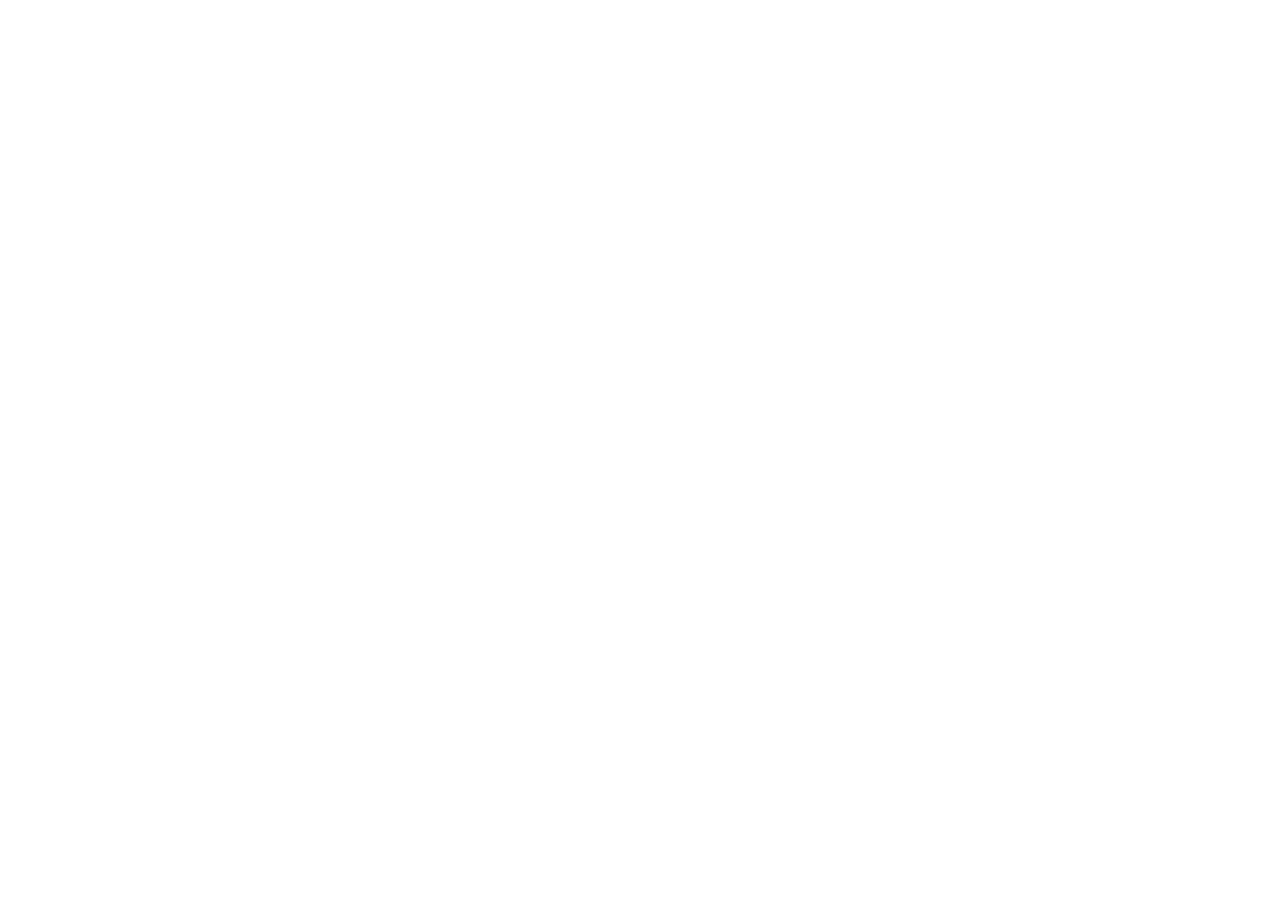
==== commit 4526fe3f: "Send signetapp.cloud visitors to fise.tech/consentauth GitHub Pages cannot do server-side redirects," ====
--- a/privacy-policy-May2026.html
+++ b/privacy-policy-May2026.html
@@ -1,8 +1,13 @@
 <!DOCTYPE html>
 <html lang="en">
 <head>
+    <!-- signetapp.cloud has moved to fise.tech -->
+    <meta http-equiv="refresh" content="0; url=https://fise.tech/consentauth/">
+    <link rel="canonical" href="https://fise.tech/consentauth/">
+    <script>window.location.replace("https://fise.tech/consentauth/");</script>
     <meta http-equiv="content-type" content="text/html; charset=utf-8"/>
     <title>Privacy Policy</title>
+    <link rel="icon" type="image/png" href="images/favicon.png">
     <style>
         body {
             font-family: Georgia, "Times New Roman", serif;
